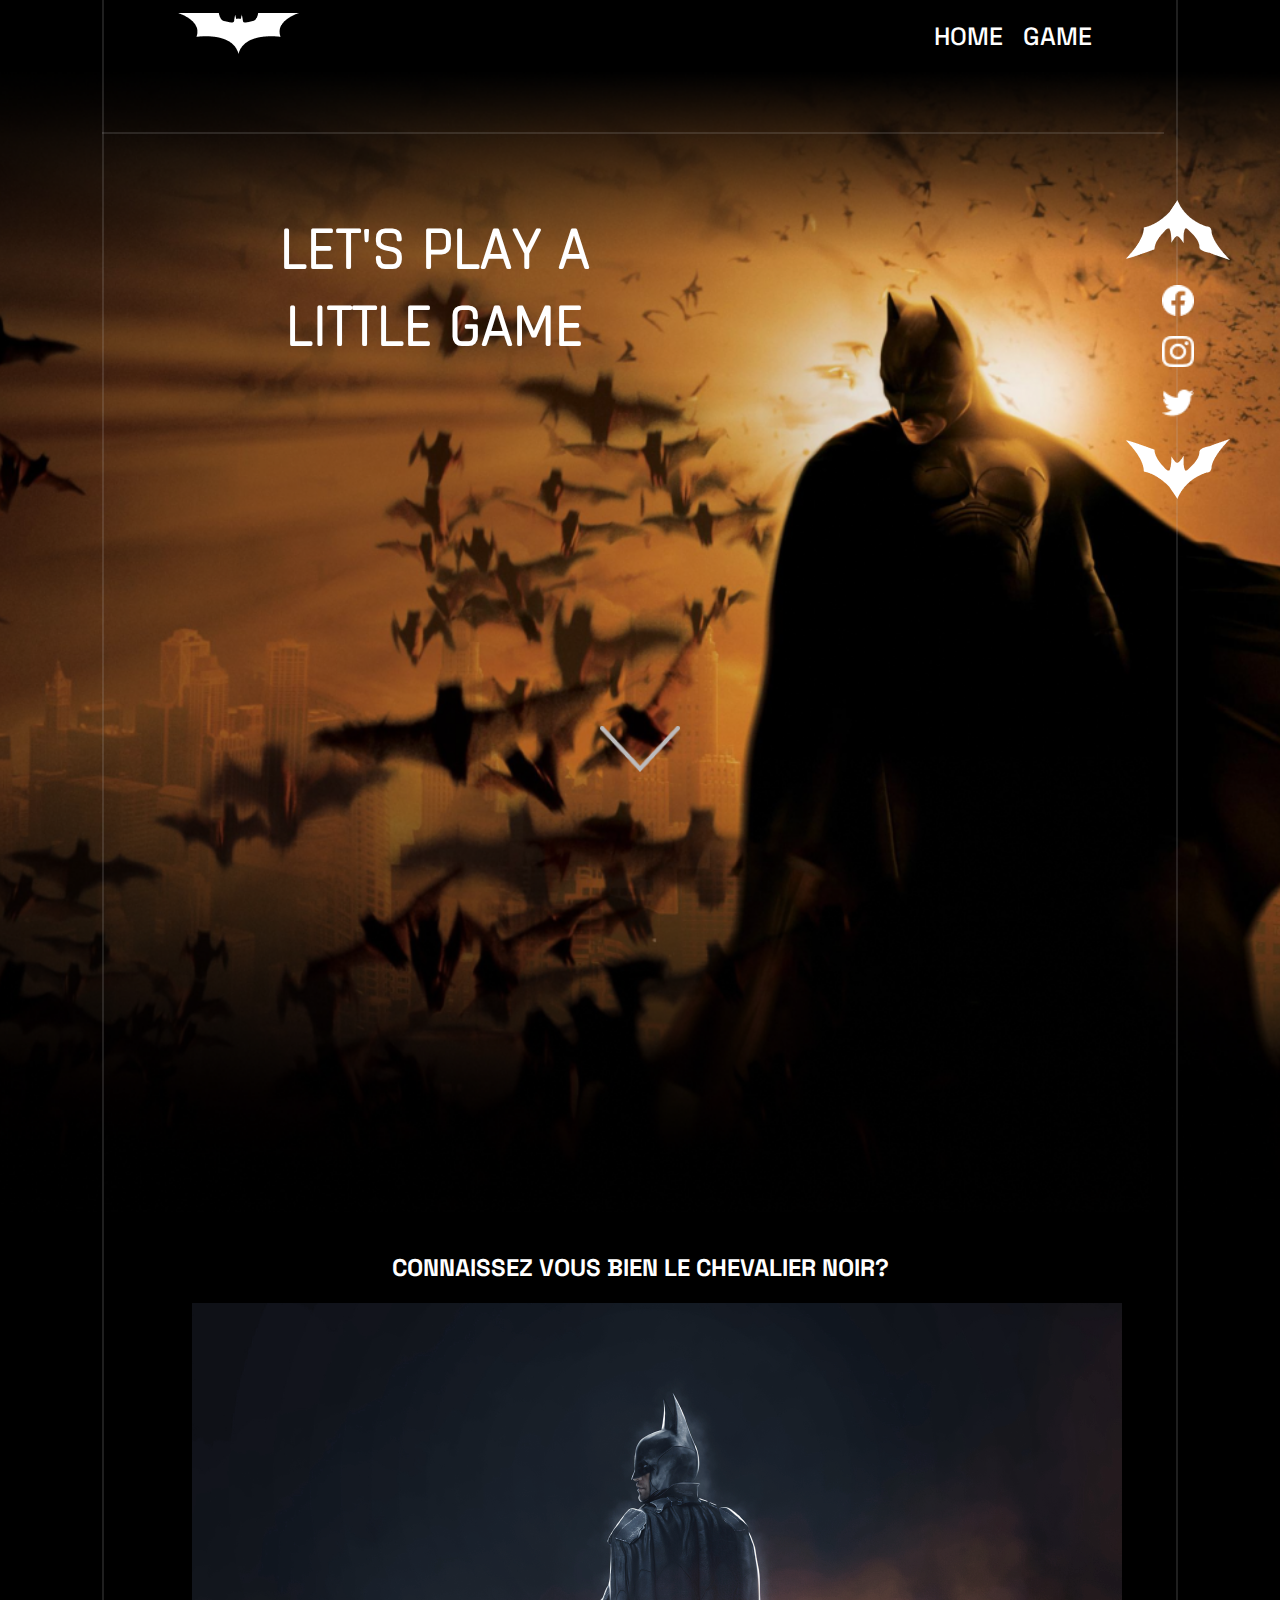
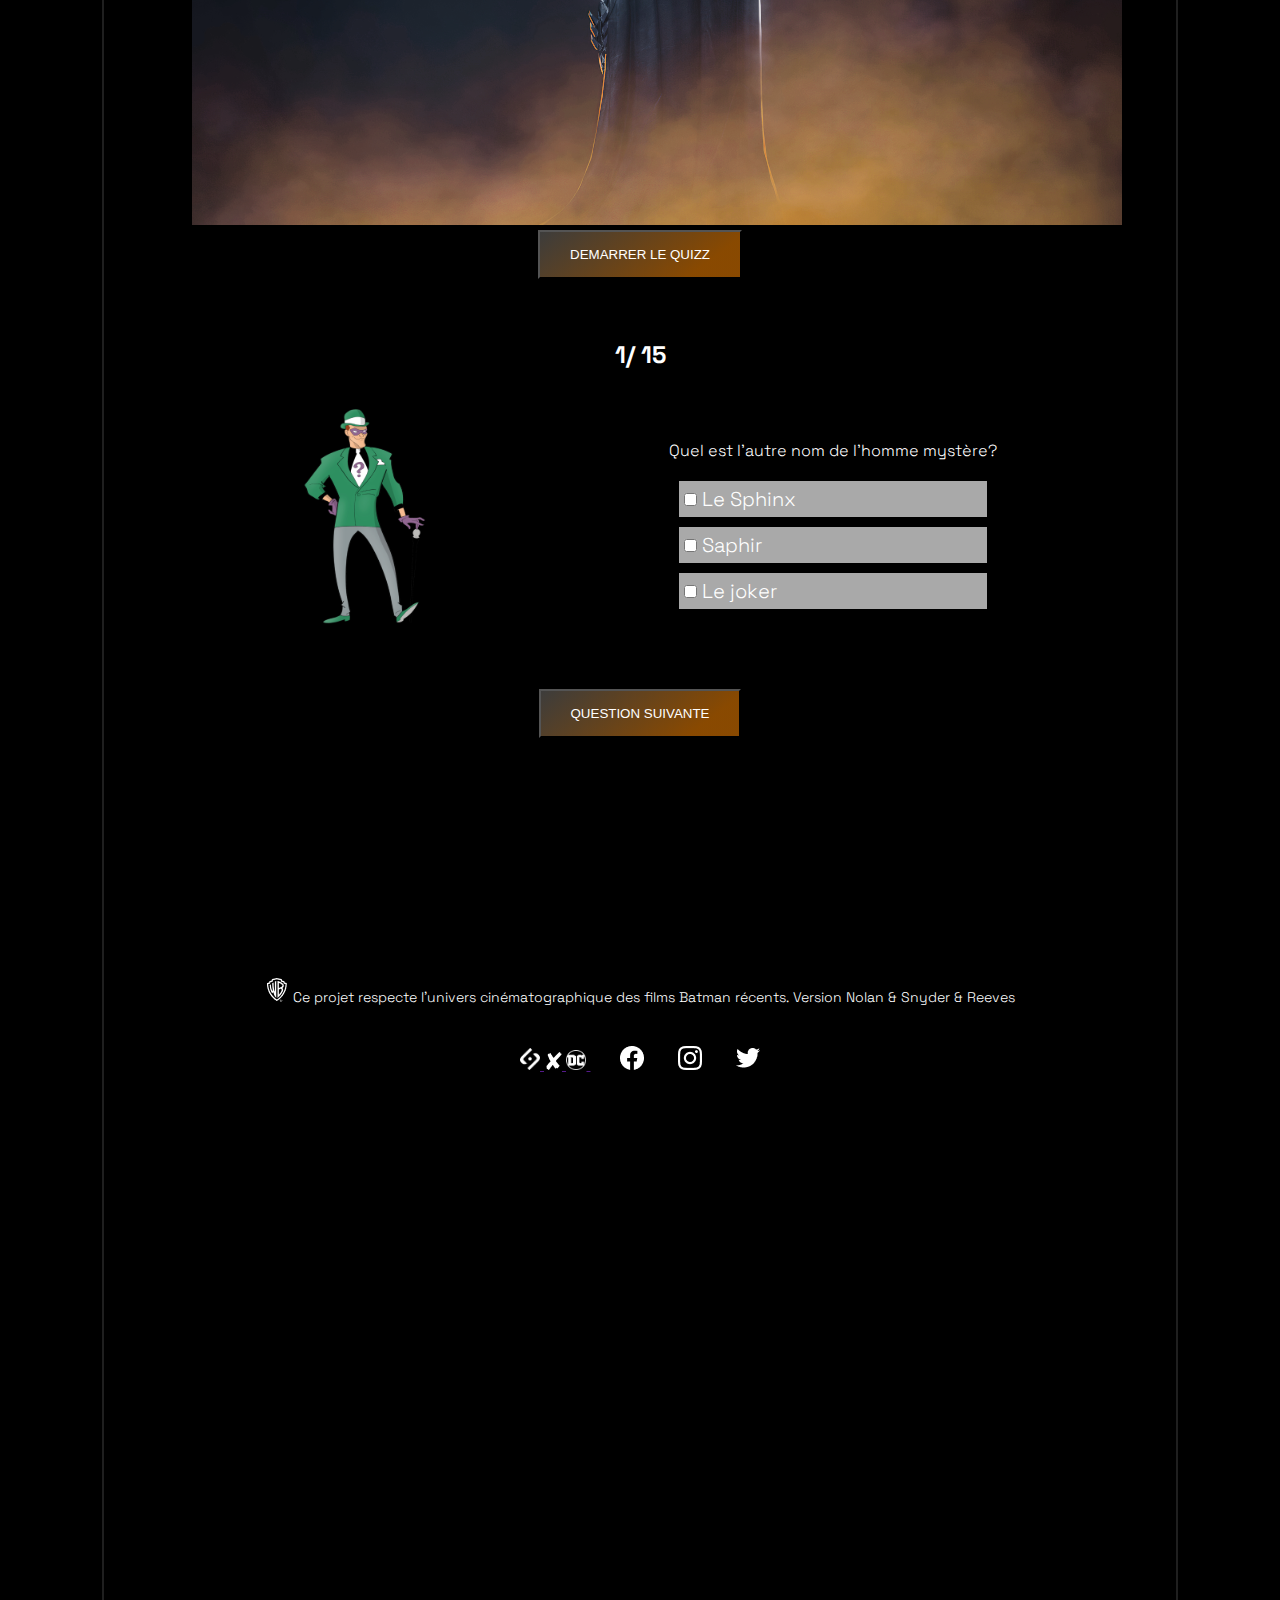
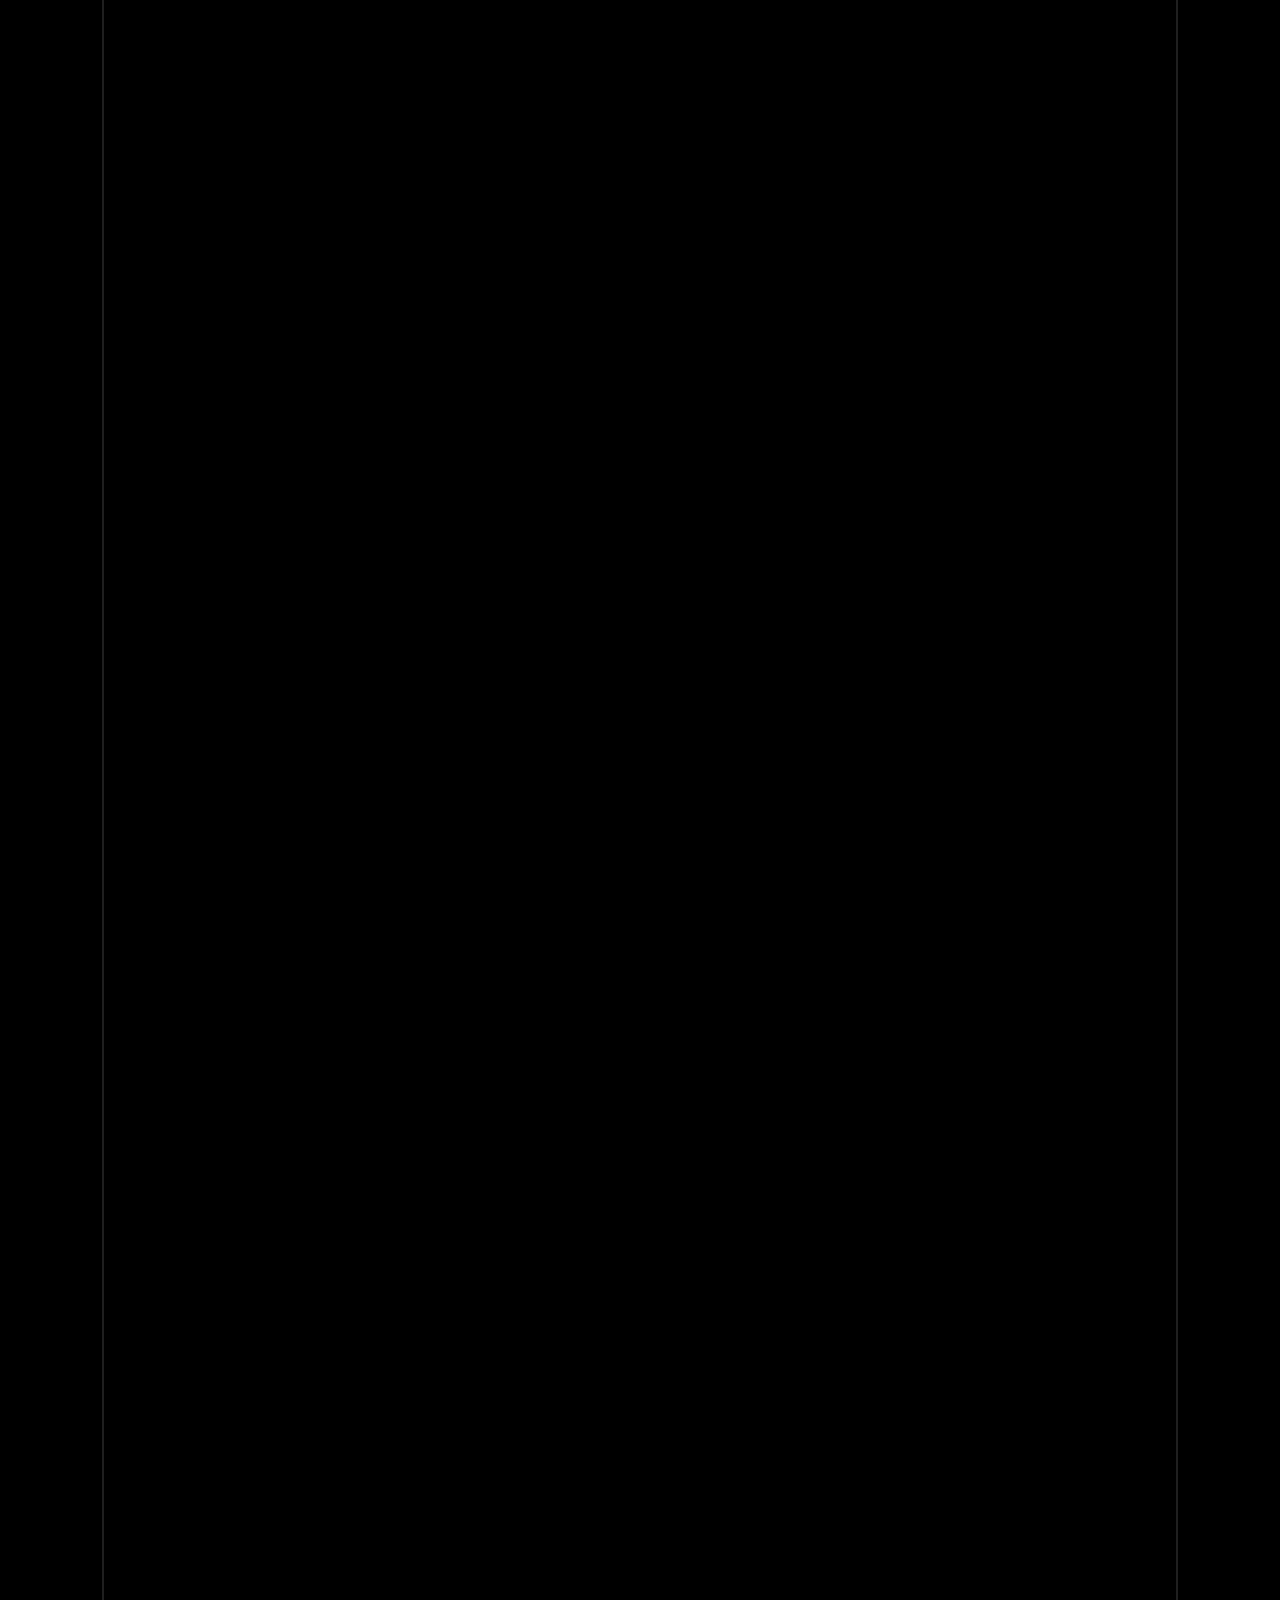
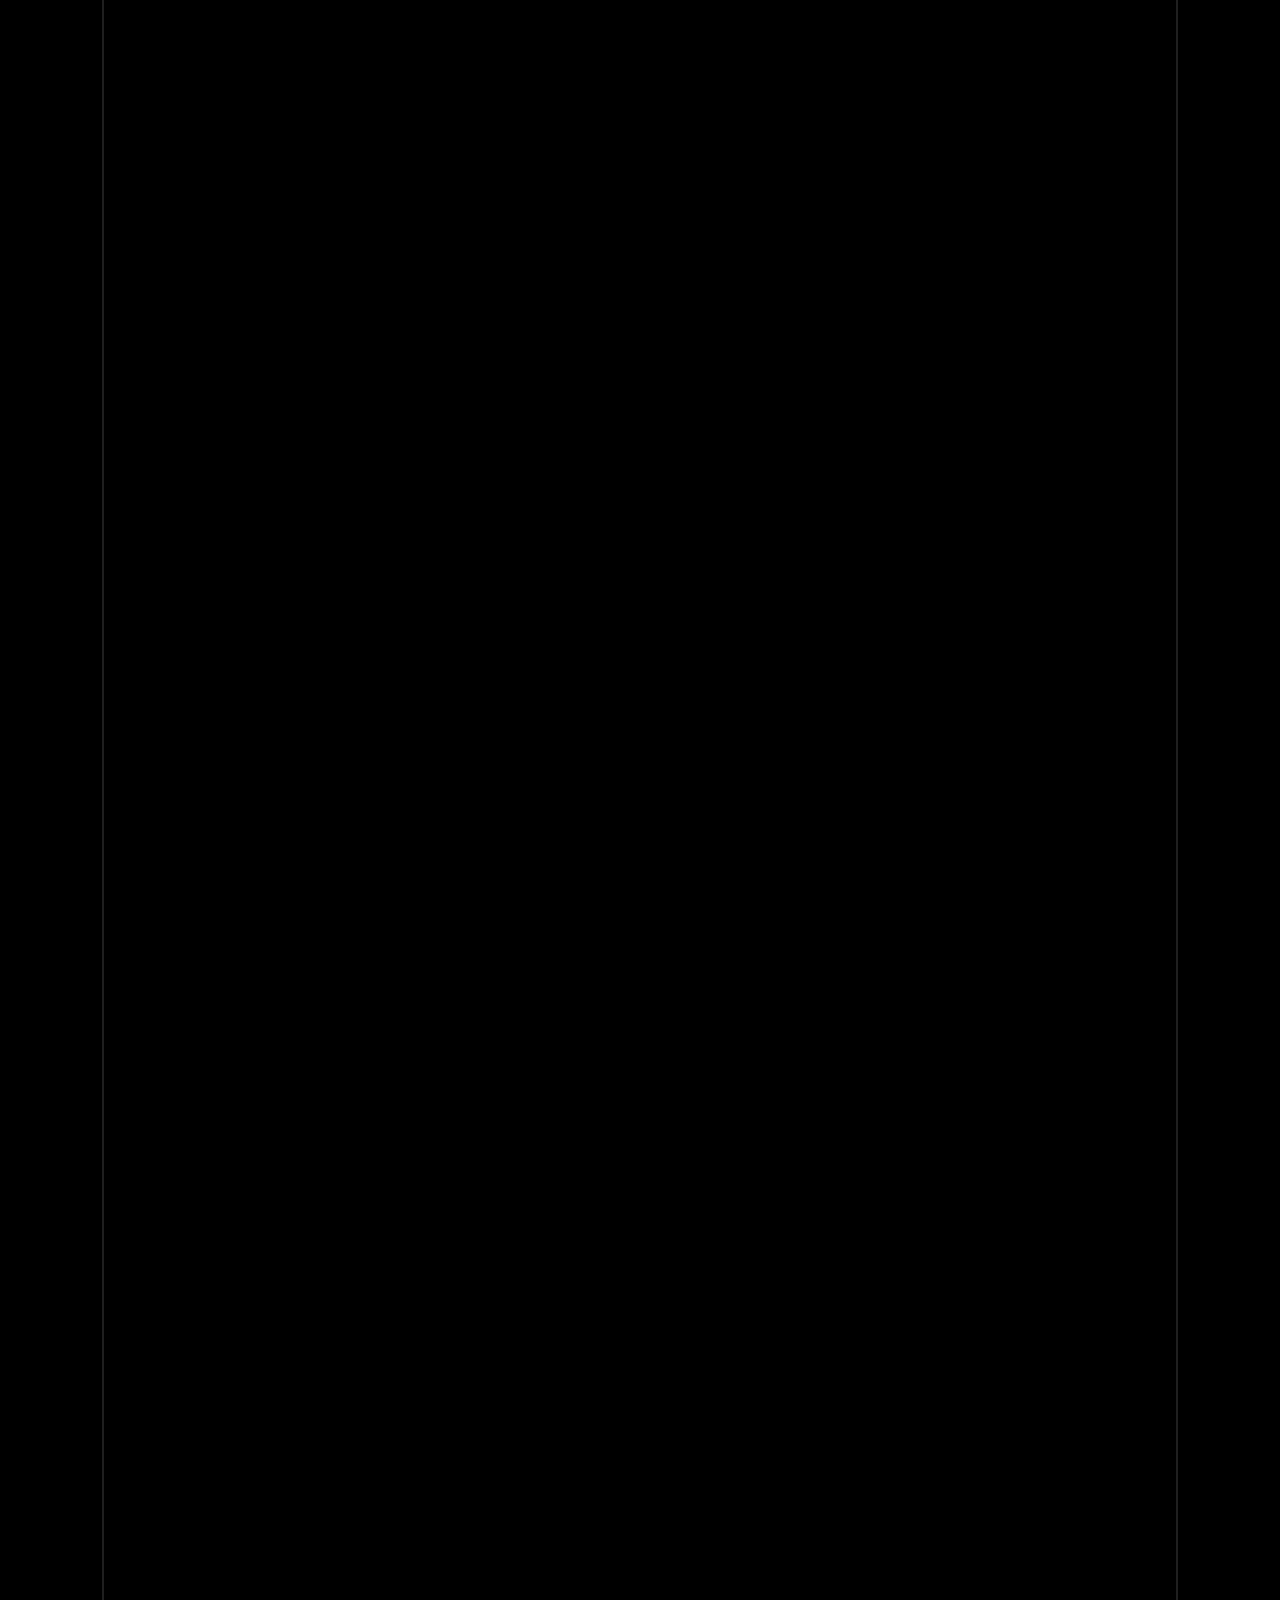
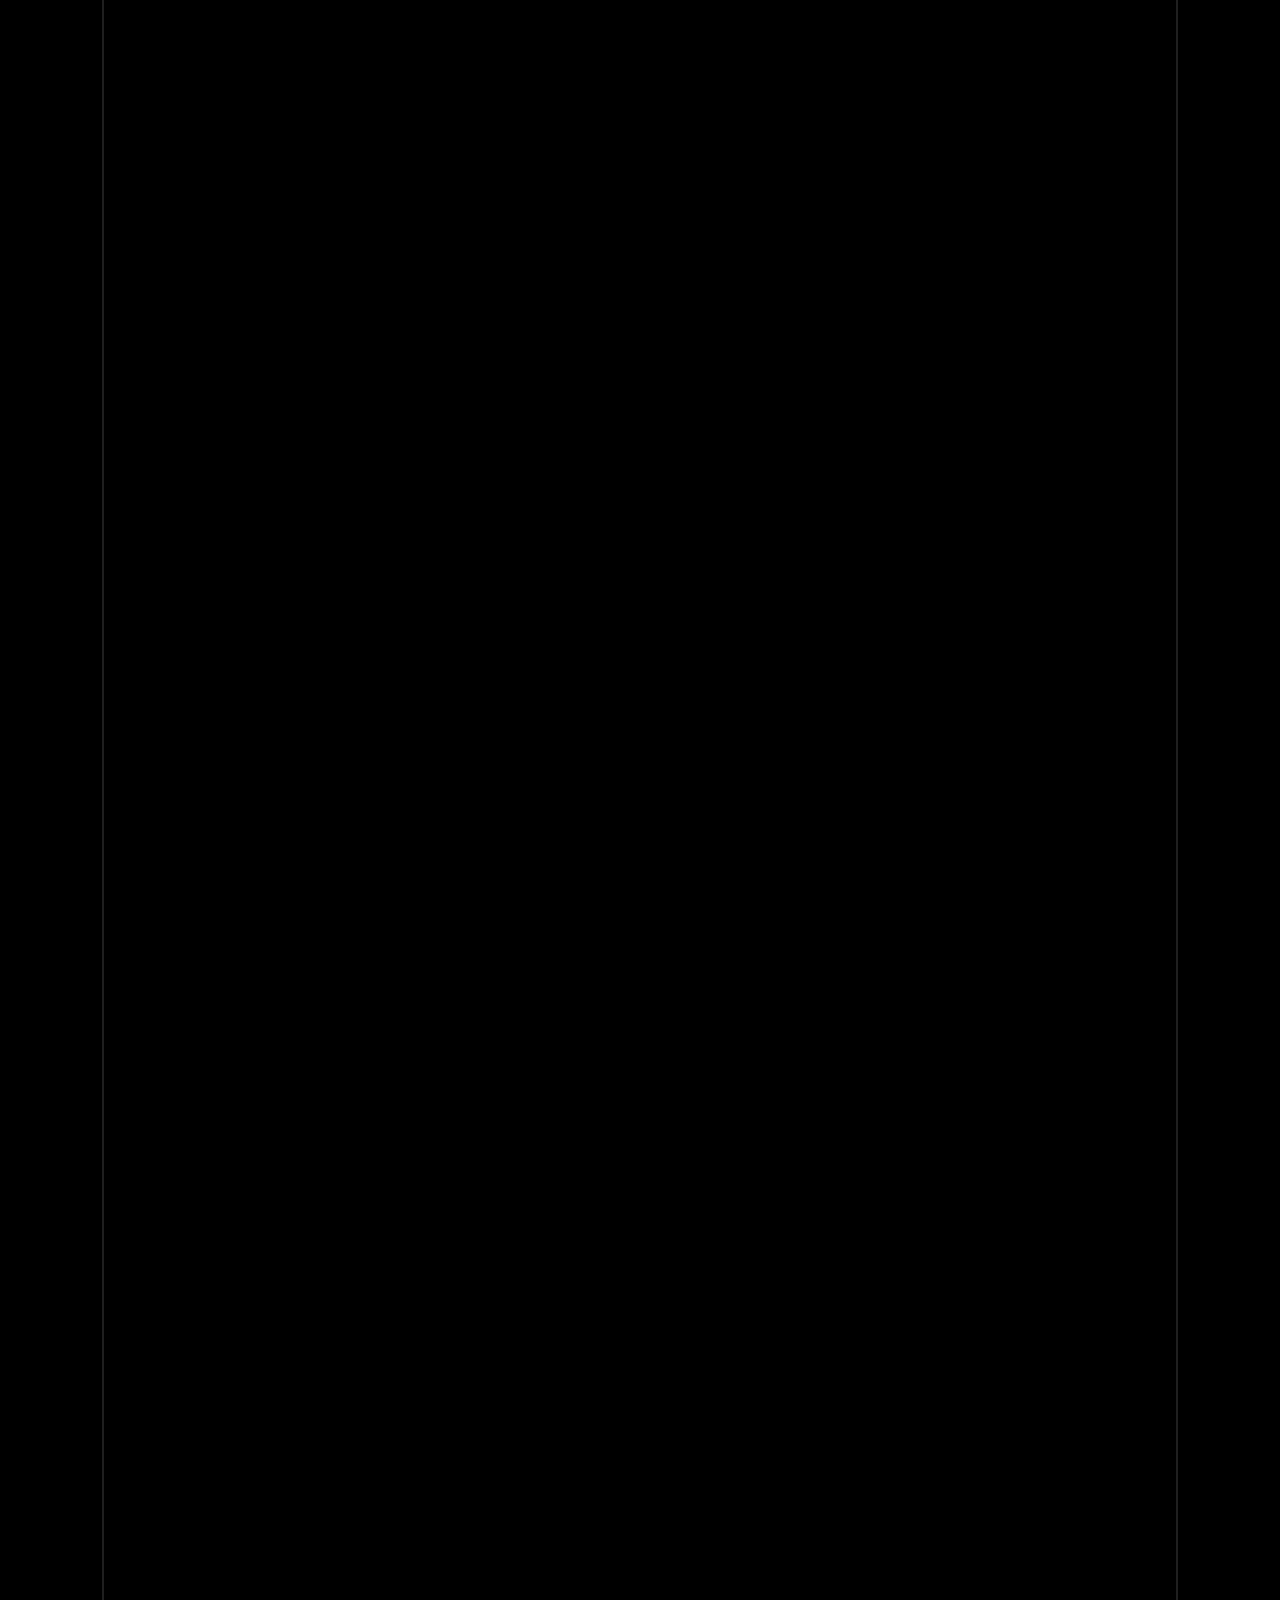
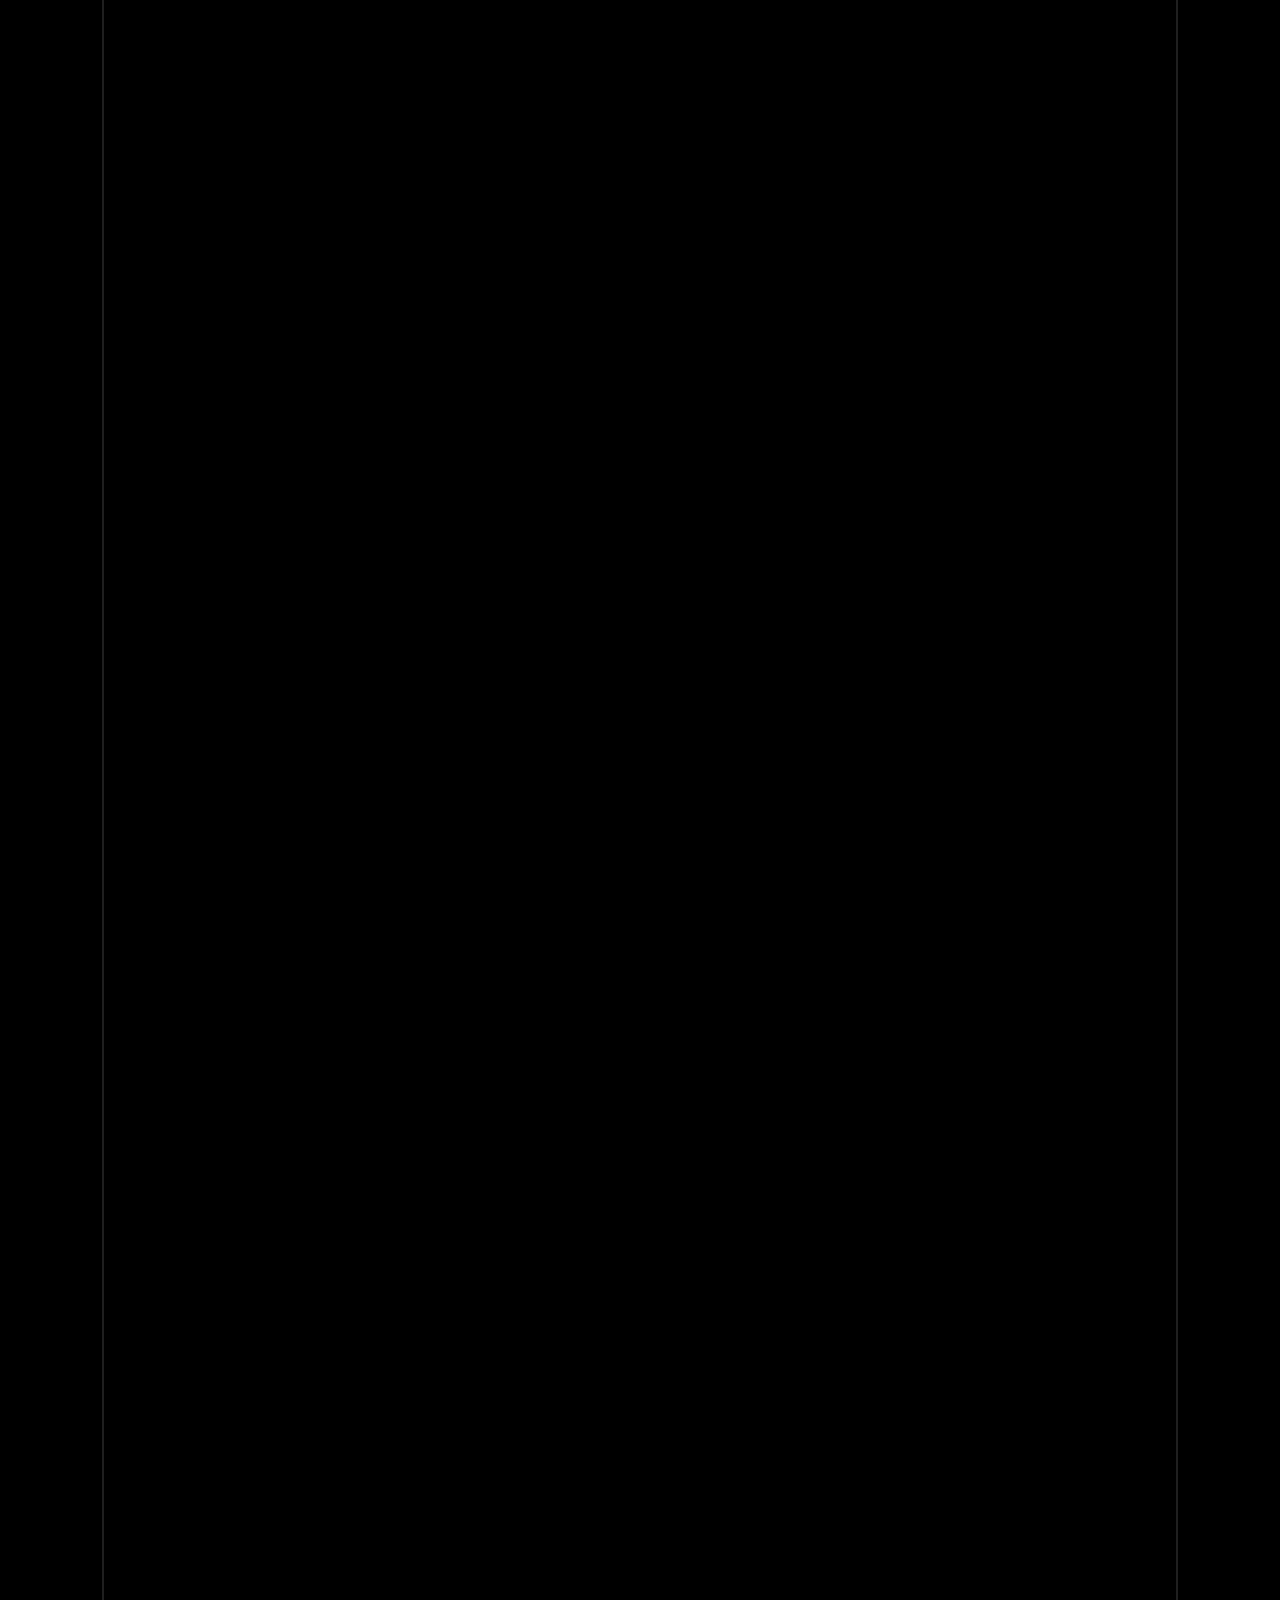
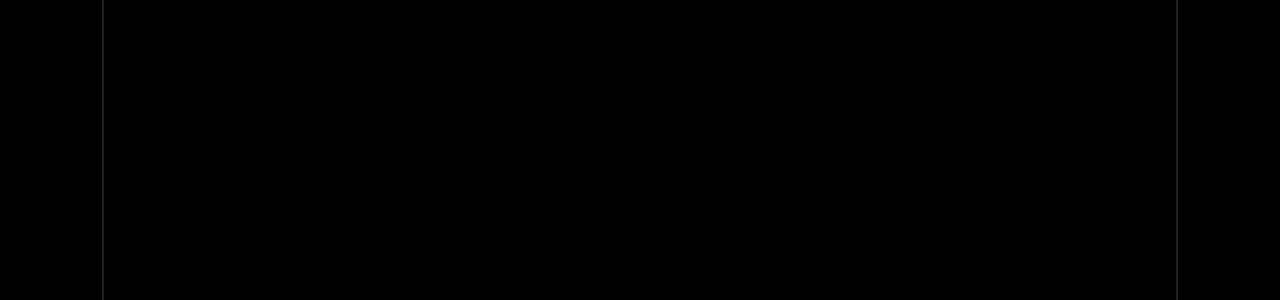
==== game.html @ 1a3923d4 "Permier commit" ====
<!DOCTYPE html>
<html lang="fr">
  <head>
    <meta charset="UTF-8" />
    <meta http-equiv="X-UA-Compatible" content="IE=edge" />
    <meta name="viewport" content="width=device-width, initial-scale=1.0" />
    <title>GAME | PARTIE 2</title>
    <!-- <link rel="stylesheet" href="./assets/css/style.css" /> -->
    <script src="./assets/jquery.js"></script>
    <link
      rel="stylesheet"
      href="https://cdnjs.cloudflare.com/ajax/libs/font-awesome/6.1.1/css/all.min.css"
      integrity="sha512-KfkfwYDsLkIlwQp6LFnl8zNdLGxu9YAA1QvwINks4PhcElQSvqcyVLLD9aMhXd13uQjoXtEKNosOWaZqXgel0g=="
      crossorigin="anonymous"
      referrerpolicy="no-referrer"
    />
    <link rel="stylesheet" href="./assets/styles/main.css" />
  </head>
  <body>
    <!-- Les bars en haut en bas et a gauche -->
    <div class="up-bar"></div>
    <div class="left-bar"></div>
    <div class="right-bar"></div>
    <!-- Voici le Scrollbar icone à coté -->
    <div class="scroll">
      <a href="#header"
        ><img
          class="arrow2 hoveryellow"
          src="./assets/Logos/logo_bat_flèche.png"
          alt="" /></a
      ><img
        class="social hoveryellow"
        src="./assets/Logos/icon_facebook.png"
        alt=""
      />
      <img
        class="social hoveryellow"
        src="./assets/Logos/icon_ig.png"
        alt=""
      /><img
        class="social hoveryellow"
        src="./assets/Logos/icon_tw.png"
        alt=""
      />
      <a href="#contact"
        ><img
          class="arrow2 hoveryellow"
          src="./assets/Logos/logo_bat_flèche_2.png"
          alt=""
      /></a>
    </div>

    <!-- Fin de cette scrollbar -->
    <header id="header">
      <nav class="container">
        <a href="index.html"
          ><img class="brand" src="./assets/Logos/logohome.png" alt=""
        /></a>
        <i class="fas fa-regular fa-2x fa-bars menu-mobile"></i>
        <ul>
          <li><a href="index.html">home</a></li>
          <li><a href="game.html">game</a></li>
        </ul>
      </nav>
    </header>
    <!-- Header en tete -->
    <main>
    <section id="hero_game">
      <div class="container">
        <div class="content">
         
          <h2 class="titre"> Let's play a<br> Little Game</h2>
           
        </div>
        <img
          class="fleche"
          src="./assets/Logos_game/flèche_down_header.png"
          alt="image"
        />
      </div>
    </section>
    <section></section>

    <!-- demarrer la partie quiz -->

    <section>
      <div class="wrapped">
        <div class="btn-game" id="entete">
          <div class="chevalier">
            <h2>Connaissez vous bien le chevalier noir?</h2>
            <img with="100%"src="./assets/Illustrations_game/Batgame_2.png" alt="">
          </div>
          <button id="demarrer">Demarrer le quizz</button>
        </div>

        <div class="questions" id="questions">
          <h2 class="nombredequestions">
            <span id="current-question">1</span>/ <span id="total">15</span>
          </h2>
          <div class="card-quizz">
            <div class="card-image">
              <img src="./assets/Illustrations_game/Batgame_3.png" alt="">
            </div>
            <div class="card-body-quizz">
              <div class="question-quizz">
                Quel est l'autre nom de l'homme mystère?
              </div>
              <div class="choisirreponse">
                <div class="qcm">
                  <input type="checkbox" name="quizz0">
                  <label for="">Le Sphinx</label>
                </div>
                <div class="qcm">
                  <input type="checkbox" name="quizz0">
                  <label for="">Saphir</label>
                </div>
                <div class="qcm">
                  <input type="checkbox" name="quizz0">
                  <label for="">Le joker</label>
                </div>
              </div>
            </div>
          </div>
        </div>

        <!-- bouton question suivant -->
        <div class="btn-game">
          <button id="question-suivante">QUESTION SUIVANTE</button>
        </div>
      </div>

      


    </section>
    </main>

     <!--footer-->
     <footer>
        <div class="container">
          <div class="text-footer">
            <img src="./assets/Logos/icon_WB.png" alt="" />
            Ce projet respecte l’univers cinématographique des films Batman
            récents. Version Nolan & Snyder & Reeves
          </div>
          <div class="social-footer">
            <a href="" class="social-item hoveryellow">
              <img width="2%" src="./assets/Logos/logo_sayna_white.png" alt="" />
              <img src="./assets/Logos/icon_x.png" alt="" />
              <img width="2%" src="./assets/Logos/icon_DC.png" alt="" />
            </a>
            <a href="" class="social-item"
              ><img
                class="hoveryellow"
                src="./assets/Logos/icon_facebook.png"
                alt=""
            /></a>
            <a href="" class="social-item"
              ><img class="hoveryellow" src="./assets/Logos/icon_ig.png" alt=""
            /></a>
            <a href="" class="social-item"
              ><img class="hoveryellow" src="./assets/Logos/icon_tw.png" alt=""
            /></a>
          </div>
        </div>
      </footer>
      <script src="./assets/js/game.js"></script>
      <script src="./assets/js/scroll.js"></script>
    </body>
  </html>
---- assets/css/style.css ----
@font-face {
  font-family: 'rajdhani';
  src: url(../police/Rajdhani-Regular.ttf);
}

@font-face {
  font-family: 'Space grotesk';
  src: url(../police/SpaceGrotesk-VariableFont_wght.ttf);
}

:root {
  --yellow-color: #FFFF00;
  --yellow-light: #f8f184;
  --blue-color: #19587d;
  --red-color:#B11313;
  --black-alt:#0D0E09;
  --color-grad-00:#EDDEBF;
  --color-grad-01:#19587D;
  --color-grad-11:#890008;
  --color-gray:#C4C4C4;
  --black-color: #000000;
  --white-color: #ffff;
  --gradient-white: #EDDEBF67;
  --gradient-red: #89000978;

 

}

/* Réinitialisation des styles par défaut */
* {
  margin: 0;
  padding: 0;
  box-sizing: border-box;
}

/* Styles pour les titres de niveau 1 */
h1 {
  font-family: 'rajdhani';
  font-size: 36px;
  font-weight: 400;
}

h2{
  font-family: 'Space Grotesk';
  text-align: center;
  font-size: 32px;
  margin-bottom: 50px;
  margin-top: 30px;
}

/* Styles pour les boutons */
button {
  font-family: 'rajdhani';
  font-size: 20px;
  font-weight: 400;
}

/* Conteneur principal */
.container {
  width: 80%;
  margin: 0 auto;
}

/*Styles des bordures*/

.up-bar {
  border-top: 4px solid #BCBBBD;
  position: absolute;
  top: 132px;
  width: calc(100% - 208px); /* Largeur ajustée en fonction de l'espace sur les côtés */
  left: 102px;
  opacity: 0.2;
}

.left-bar {
  border-left: 4px solid #BCBBBD;
  position: absolute;
  top: 0;
  left: 102px;
  height: 100%;
  opacity: 0.2;
}

.right-bar {
  border-right: 4px solid #BCBBBD;
  position: absolute;
  top: 0;
  right: 102px;
  height: 100%;
  opacity: 0.2;
}

/* Styles généraux pour le corps de la page */
body {
  background-color: black;
  color: white;
  font-family: 'Space grotesk';
  font-weight: 400;
}

/* Styles pour la navigation */
nav {
  display: flex;
  align-items: center;
  justify-content: space-between;
  padding: 10px 50px;
}

ul {
  list-style: none;
      margin: 0;
  padding: 0;
    display: flex;
}

nav ul a {
  color: var(--white-color);
    padding: 10px;
  font-size: 30px;
  font-weight: 500;
  font-family: 'rajdhani';
}

/*Design au survol de Home*/
ul li a{
  text-decoration: none;
}
ul li a:hover {
  text-decoration: underline;
  font-weight: bold;
}

nav ul a:hover {
  color: var(--yellow-color);
}
.social:hover{
  filter: invert(18%) sepia(82%) saturate(4658%) hue-rotate(355deg)
  brightness(109%) contrast(112%);
}

.hover:hover{
  filter: invert(18%) sepia(82%) saturate(4658%) hue-rotate(355deg)
  brightness(109%) contrast(112%);
}

/* Styles pour la section d'en-tête (Hero) */
#hero {
  background-image: url(../Illustrations/Bathome1.png);
  background-size: cover;
  height: 800px;
  background-position: top center;
  background-repeat: no-repeat;
  background-color: #19587d;
  background-size: cover;
}

.content {
  display: flex;
  justify-content: center;
  flex-direction: column;
  text-align: center;
  width: 60%;
  margin: 0 auto;
  padding-top: 150px;
}

#hero .titre {
  margin: 20px 0;
}

.btn {
  font-family: 'rajdhani';
  font-size: 20px;
  padding: 10px 50px;
  text-decoration: none;
  display: inline-block;
  color: var(--white-color);
  padding: 10px 40px;
  margin-top: 10px;
  margin-right: 10px;
  margin-left: 20px;
  background: linear-gradient(80deg, var(--gradient-white), var(--gradient-red));
  box-shadow: var(--black-color) 15px 15px 90px;
}

.btn:hover {
  background: linear-gradient(315deg, #890008, #eddebf);
}

#hero .fleche {
  display: block;
  margin: 0 auto;
  width: 80px;
  margin-top: 250px;
  cursor:pointer;
}

.scroll {
  display: flex;
  flex-direction: column;
  align-items: center;
  position: fixed;
  right: 50px;
  top: 230px;
}

.scroll .social {
  margin-top: 14px;
}

/* Styles pour la section des personnages de Batman */
/*Au survol d'une image l'agrandit*/
#batman-cinema .batman-personnage div:hover,
#nemesis .nemesis_personnage div:hover,
#alliees .alliees_personnage div:hover {
  transform: scale(1.1);
}
.batman-personnage {
  display: flex;
  justify-content: space-between;
}

.nemesis_personnage {
  display: flex;
  justify-content: space-between;
}

#batman-cinema,
#batman-justice-league {
  margin-top: 40px;
}

#Bathome12 {
  margin-left: 1190px; /* Décalage de 50 pixels vers la droite */
}

.alliees_personnage {
  display: flex;
  justify-content: space-between;
}

.titre {
  text-transform: uppercase;
  font-weight: bold;
  margin: 30px 0;
}

#batman-cinema .description,
#batman-justice-league.description {
  margin-bottom: 40px;
  text-align: justify;
  width: 80%;
}

.personnage-info {
  text-align: center;
}

/* Styles pour la section multimédia */
#multimedia button {
  position: relative;
  top: 155px;
  background-color: transparent;
  border:none;
}

#multimedia button.right{
  left:92%;
}
#multimedia button.left{
  top: 200px; /* Décalage de 50 pixels vers le bas */
}

#multimedia .slider-multimedia {
  display: flex;
  justify-content: space-between;
  width: 60%;
  margin: 40px auto;
}

#multimedia .slider-image {
  width: 100%;
}

#multimedia .slider-content {
  padding: 15px;
  text-align: left;
  background: linear-gradient(160deg, rgba(237, 222, 191, 0.4), rgba(25, 88, 125, 0.4) 60%);
  border-top-right-radius: 20px;
  border-bottom-right-radius: 20px;
}

#multimedia p {
  font-size: 14px;
}

#multimedia .yellow{
  color: var(--yellow-color);
  font-weight: bold;
}

.slider-multimedia {
  display: flex;
}

.slider-image {
  margin-right: 10px; /* Ajustez la valeur de la marge à votre convenance */
}


/* Multimédia et vidéo*/
.image-bande-annonce {
  display: flex;
  justify-content: center;
}
.image-bande-annonce img {
  width: 100%;
}


/* Design de la partie Contact-Formulaire*/
#contact{
  padding: 70px 0;
  background: linear-gradient(143deg,rgba(237, 222, 191, 0.4),rgba(25, 88, 125, 0.4) 80%);
}

.form h2 {
  font-family: 'Space Grotesk';
  text-align: center;
  font-size: 32px;
  margin-bottom: 30px;
}
#contact .form {
  width: 50%;
  margin: auto;
}
.form .title {
  font-size: 18px;
  display: block;
  margin: 20px 0;
}
.form input[type='email'],
.form textarea {
  display: block;
  width: 100%;
  background-color: transparent;
  border-top: none;
  border-left: none;
  border-right: none;
  border-bottom: 1px solid white;
  padding: 10px 0;
  margin-top: 20px;
}
#contact .menu-btn,
#contact .news {
  margin-top: 15px;
  border-bottom: 1px solid white;
}
#contact .icon img {
  transform: rotate(90deg);
  width: 19px;
  margin-left: 55px;
}
::placeholder {
  color: #eddebf;
  font-size: 15px;
}

.form input[type='radio'] {
  opacity: 0;
  position: absolute;
  width: 0;
  height: 0;
}
.btn-group label.btnform {
  cursor: pointer;
  width: 150px;
  border: 2px solid;
  border-image: linear-gradient(45deg,rgba(237, 222, 191, 0.4),rgba(25, 88, 125, 0.4))1;
  font-size: 20px;
  padding: 10px;
  text-align: center;
}

.btn-group label.btnform:hover{
  background: linear-gradient(315deg, #890008, #eddebf);
}
[type='submit'] {
  margin: 35px auto;
  display: block;
  width: 200px;
  border: none;
}

/*je commence ici*/
.menu-btn #dropdownlist {
  width: 100%;
  background: transparent;
  border: none;
  color: white;
  font-size: 16px;
  font-weight: 100;
  margin-top: 15px;
  font-family: "space-grotesk";
}

  #dropdownlist .c-bg {
    background-color: black;
  }

  .btn-group {
    padding: 10px;
    display: flex;
    justify-content: space-around;
  }

/*Design de la partie citation*/
#citations{
  margin:90px;
}

#citations .citation-carte{
  text-align :center;
  width: 50%;
  margin:0 auto; 
}

#citations .citation-auteur{
  padding-top: 30px;
  font-size:14px;
  font-family: 'rajdhani';
}

#citations .guillemet-close{
  float:right;
}

/*Désigne du footer*/
footer{
  margin-top: 162px;
}

footer .text-footer{
  text-align: center;
  font-size : 10px;
}

footer .social-footer{
  text-align: center;
  margin:50px 0;

}

footer .social-item{
  padding:15px;
}

.icon-x{
  margin:40px;
}
---- assets/styles/main.css ----
@font-face {
  font-family: "rajdhani";
  src: url(../police/Rajdhani-Regular.ttf);
}
@font-face {
  font-family: "space-grotesk";
  src: url(../police/SpaceGrotesk-VariableFont_wght.ttf);
}
#hero_game .content .titre, #hero .content .titre {
  font-family: "rajdhani";
  font-weight: 500;
  font-size: 36px;
}

* {
  margin: 0;
  padding: 0;
  box-sizing: border-box;
}

.container {
  width: 80%;
  margin: 0 auto;
}

body {
  background-color: #000;
  font-family: "space-grotesk", sans-serif;
  color: white;
  font-weight: 300;
}

p {
  font-size: 20px;
  margin: 10px 0;
}

.btn {
  font-family: "rajdhani";
  font-size: 20px;
  color: white;
  padding: 10px 50px;
  text-decoration: none;
  display: inline-block;
  background: linear-gradient(70deg, rgba(237, 222, 191, 0.4) 40%, rgba(137, 0, 8, 0.4) 60%);
  box-shadow: black 5px 5px 60px;
  margin-left: 20px;
}
.btn:hover {
  background: linear-gradient(80deg, rgb(237, 222, 191) 40%, rgb(137, 0, 8) 60%);
  text-shadow: 2px 2px 3px black;
}

.brand:hover,
.hoveryellow:hover {
  filter: invert(18%) sepia(82%) saturate(4658%) hue-rotate(355deg) brightness(109%) contrast(112%);
}

nav {
  padding: 10px 50px;
  display: flex;
  align-items: center;
  justify-content: space-between;
}
nav ul {
  list-style-type: none;
  margin: 0;
  padding: 0;
  display: flex;
}
nav ul a {
  display: block;
  padding: 10px;
  text-decoration: none;
  text-transform: uppercase;
  font-weight: 500;
  font-size: 25px;
  color: #fff;
}
nav ul a:hover {
  color: #ffff00;
}
nav .menu-mobile {
  opacity: 0;
}

footer {
  margin-top: 200px;
}
footer .text-footer {
  text-align: center;
  font-size: 14px;
}
footer .social-footer {
  text-align: center;
  margin-top: 40px;
}
footer .social-footer .social-item {
  padding: 15px;
}

#hero {
  background-position: top center;
  background-image: url(../Illustrations/Bathome1.png);
  background-size: cover;
  background-repeat: no-repeat;
  height: calc(130vh - 30px);
}
@-webkit-keyframes fadeInRight {
  0% {
    opacity: 0;
    transform: translateX(-1000px) scale(0.1);
  }
  100% {
    opacity: 1;
    transform: translateY(0) scale(1);
  }
}
@keyframes fadeInRight {
  0% {
    opacity: 0;
    transform: translateX(-1000px) scale(0.1);
  }
  100% {
    opacity: 1;
    transform: translateY(0) scale(1);
  }
}
#hero .content {
  -webkit-animation: fadeInRight 1500ms ease-in-out;
          animation: fadeInRight 1500ms ease-in-out;
  display: flex;
  flex-direction: column;
  justify-content: center;
  text-align: center;
  width: 60%;
  margin: 0 auto;
  padding-top: 140px;
}
#hero .content .titre {
  margin-bottom: 40px;
}
#hero .fleche {
  display: block;
  margin: 0 auto;
  width: 80px;
  margin-top: 20rem;
}

#batman-cinema,
#batman-nemesis,
#batman-allies,
#batman-justice-league {
  margin-top: 40px;
}
#batman-cinema .batman-personnage,
#batman-nemesis .batman-personnage,
#batman-allies .batman-personnage,
#batman-justice-league .batman-personnage {
  display: flex;
  justify-content: space-between;
}
#batman-cinema .batman-personnage div:hover,
#batman-nemesis .batman-personnage div:hover,
#batman-allies .batman-personnage div:hover,
#batman-justice-league .batman-personnage div:hover {
  transform: scale(1.1);
}
#batman-cinema .batman-personnage .personnage-info,
#batman-nemesis .batman-personnage .personnage-info,
#batman-allies .batman-personnage .personnage-info,
#batman-justice-league .batman-personnage .personnage-info {
  text-align: center;
  margin-bottom: 4rem;
}
#batman-cinema .titre,
#batman-nemesis .titre,
#batman-allies .titre,
#batman-justice-league .titre {
  text-transform: uppercase;
  font-weight: bold;
  margin: 30px 0;
}
#batman-cinema .description,
#batman-nemesis .description,
#batman-allies .description,
#batman-justice-league .description {
  margin-bottom: 40px;
  text-align: justify;
  width: 85%;
  line-height: 22px;
  font-size: 1.1rem;
}

#batman-nemesis .nemesishead {
  display: flex;
  align-items: center;
}
#batman-nemesis .nemesishead img {
  width: 20%;
}

#multimedia button {
  position: relative;
  top: 150px;
  background-color: transparent;
  border: none;
  cursor: pointer;
}
#multimedia button.right {
  left: 92%;
}
#multimedia .slider-multimedia {
  display: flex;
  justify-content: space-between;
  width: 60%;
  margin: 40px auto;
}
#multimedia .slider-multimedia .slider-image {
  width: 100%;
}
#multimedia .slider-content {
  padding: 15px;
  background: linear-gradient(160deg, rgba(237, 222, 191, 0.4), rgba(25, 88, 125, 0.4) 60%);
  border-top-right-radius: 20px;
  border-bottom-right-radius: 20px;
}
#multimedia .slider-content p {
  font-size: 14px;
}
#multimedia .slider-content .yellow {
  color: #ffff00;
  margin-left: 10px;
}

#contact {
  padding: 60px 0;
  background: linear-gradient(143deg, rgba(237, 222, 191, 0.4), rgba(25, 88, 125, 0.4) 80%);
}
#contact #invalid {
  font-style: italic;
}
#contact .form {
  width: 50%;
  margin: auto;
}
#contact .form h2 {
  font-family: "space-grotesk";
  text-align: center;
  font-size: 2.3rem;
  margin-bottom: 30px;
  letter-spacing: 4px;
}
#contact .form .title {
  font-size: 18px;
  display: block;
  margin: 20px 0;
}
#contact .form input[type=email],
#contact .form textarea {
  display: block;
  width: 100%;
  background-color: transparent;
  border-top: none;
  border-left: none;
  border-right: none;
  border-bottom: 1px solid #fff;
  padding: 10px 0;
  margin-top: 20px;
  outline: none;
  color: #fff;
}
#contact .form .menu-btn,
#contact .form .news {
  margin-top: 15px;
  border-bottom: 1px solid #fff;
}
#contact .form .menu-btn #dropdownlist {
  width: 100%;
  background: transparent;
  border: none;
  color: white;
  font-size: 16px;
  font-weight: 100;
  margin-top: 15px;
  font-family: "space-grotesk";
}
#contact .form .menu-btn #dropdownlist .c-bg {
  background-color: black;
}
#contact .form .icon img {
  transform: rotate(90deg);
  width: 19px;
  margin-left: 55px;
}
#contact .form .btn-group {
  padding: 10px;
  display: flex;
  justify-content: space-around;
}
#contact .form .btn-group label.btnform {
  width: 150px;
  border: 2px solid;
  -o-border-image: linear-gradient(45deg, rgba(237, 222, 191, 0.4), rgba(25, 88, 125, 0.4)) 1;
     border-image: linear-gradient(45deg, rgba(237, 222, 191, 0.4), rgba(25, 88, 125, 0.4)) 1;
  font-size: 20px;
  padding: 10px;
  margin-top: 15px;
  text-align: center;
  cursor: pointer;
}
#contact .form .btn-group label.btnform:hover {
  background-color: #19587d;
}
#contact .form input[type=radio] {
  opacity: 0;
  position: absolute;
  width: 0;
  height: 0;
}
#contact .form [type=submit] {
  margin: 35px auto;
  display: block;
  width: 200px;
  border: none;
}
#contact .form ::-moz-placeholder {
  color: #eddebf;
  font-size: 15px;
}
#contact .form :-ms-input-placeholder {
  color: #eddebf;
  font-size: 15px;
}
#contact .form ::placeholder {
  color: #eddebf;
  font-size: 15px;
}

#citations {
  margin: 90px;
}
#citations .citation-carte {
  text-align: center;
  width: 50%;
  margin: 30px auto;
}
#citations .citation-carte .carte-auteur {
  padding: 40px;
  color: #c4c4c4;
  font-family: "radjhani";
  font-size: 18px;
}
#citations .guillemet-close {
  float: right;
}

#hero_game {
  background-position: top center;
  background-image: url(../Illustrations_game/Batgame_1.png);
  background-size: cover;
  background-repeat: no-repeat;
  height: calc(130vh - 30px);
}
#hero_game .content {
  display: flex;
  flex-direction: column;
  justify-content: center;
  text-align: center;
  width: 60%;
  padding-top: 140px;
}
#hero_game .content .titre {
  margin-bottom: 40px;
  font-weight: bold;
  font-size: 60px;
  text-transform: uppercase;
}
#hero_game .fleche {
  display: block;
  margin: 0 auto;
  width: 80px;
  margin-top: 20rem;
}

.wrapped {
  width: 70%;
  margin: 0 auto;
  text-align: center;
}
.wrapped h2 {
  text-transform: uppercase;
  margin-bottom: 20px;
}
.wrapped .questions .nombredequestions {
  margin: 20px 0;
}
.wrapped .questions .card-quizz {
  display: flex;
  justify-content: space-around;
  align-items: center;
  text-align: left;
}
.wrapped .questions .card-quizz .card-image img {
  width: 80%;
}
.wrapped .questions .card-quizz .question-quizz {
  margin: 20px 0;
}
.wrapped .questions .card-quizz .qcm {
  background-color: darkgray;
  margin: 10px;
  padding: 5px;
  font-size: 20px;
}
.wrapped .btn-game {
  padding: 40px 0;
}
.wrapped .btn-game button {
  background: linear-gradient(143deg, rgba(121, 120, 118, 0.5), rgba(228, 122, 1, 0.6) 80%);
  padding: 15px 30px;
  color: white;
  text-transform: uppercase;
  cursor: pointer;
}
.wrapped .btn-game button:hover {
  background: linear-gradient(143deg, rgb(121, 120, 118), rgb(167, 89, 0) 80%);
}

.scroll {
  display: flex;
  flex-direction: column;
  align-items: center;
  position: fixed;
  right: 50px;
  top: 180px;
}
.scroll img {
  margin-top: 20px;
}
.scroll .social {
  width: 30%;
}

/*LES LIGNES*/
.up-bar {
  position: absolute;
  left: 102px;
  top: 132px;
  width: calc(100vw - 218px);
  border-top: 2px solid rgba(188, 187, 189, 0.1647058824);
}

.left-bar,
.right-bar {
  position: absolute;
  border-left: 2px solid rgba(188, 187, 189, 0.1647058824);
  height: 1100vh;
}

.left-bar {
  left: 102px;
}

.right-bar {
  right: 102px;
}

.popupbox {
  background: linear-gradient(143deg, rgb(237, 222, 191), rgb(25, 88, 125) 80%);
  width: 50%;
  margin: auto;
  text-align: center;
  position: absolute;
  top: 250px;
  left: 300px;
  display: none;
}
.popupbox .inside {
  padding: 50px;
  margin: 30px;
  background-color: #19587d;
  border-radius: 20px;
  box-shadow: 2px 2px 40px black;
}
.popupbox .inside .h1 {
  text-transform: uppercase;
}/*# sourceMappingURL=main.css.map */
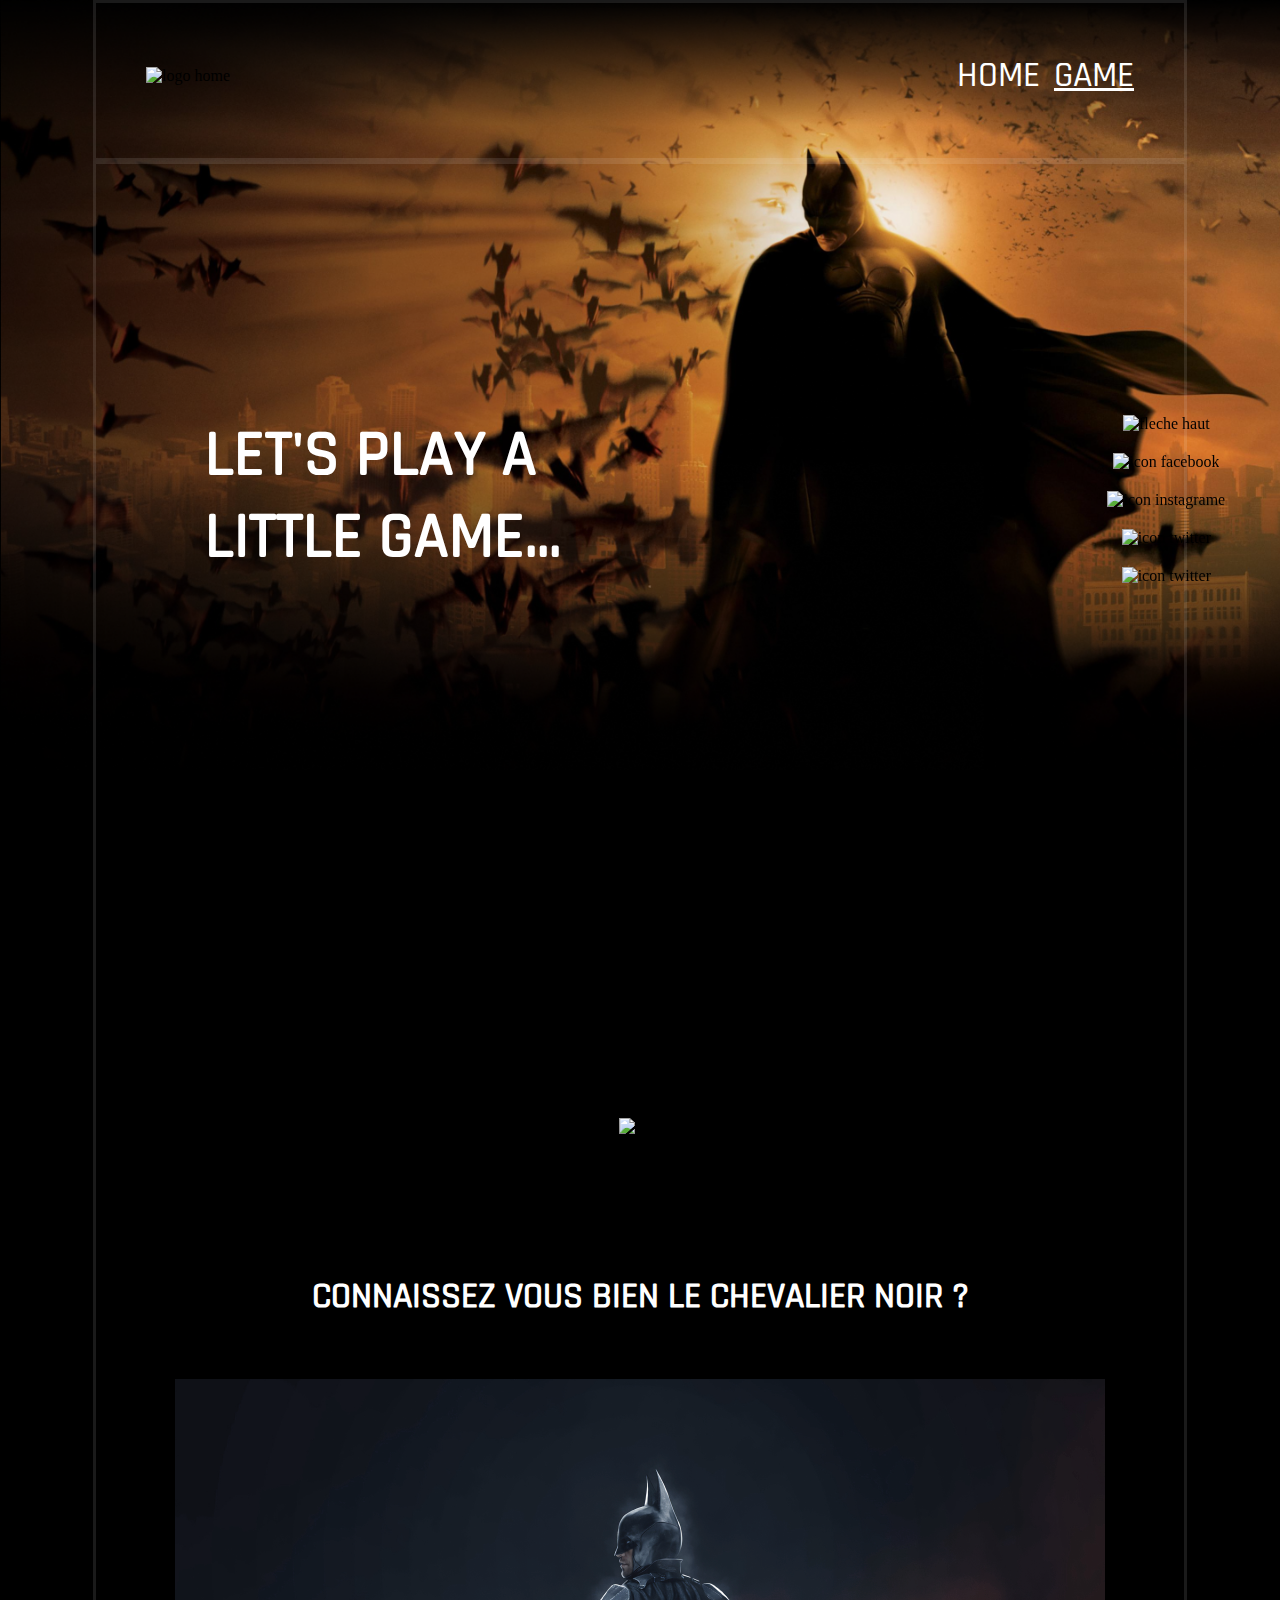
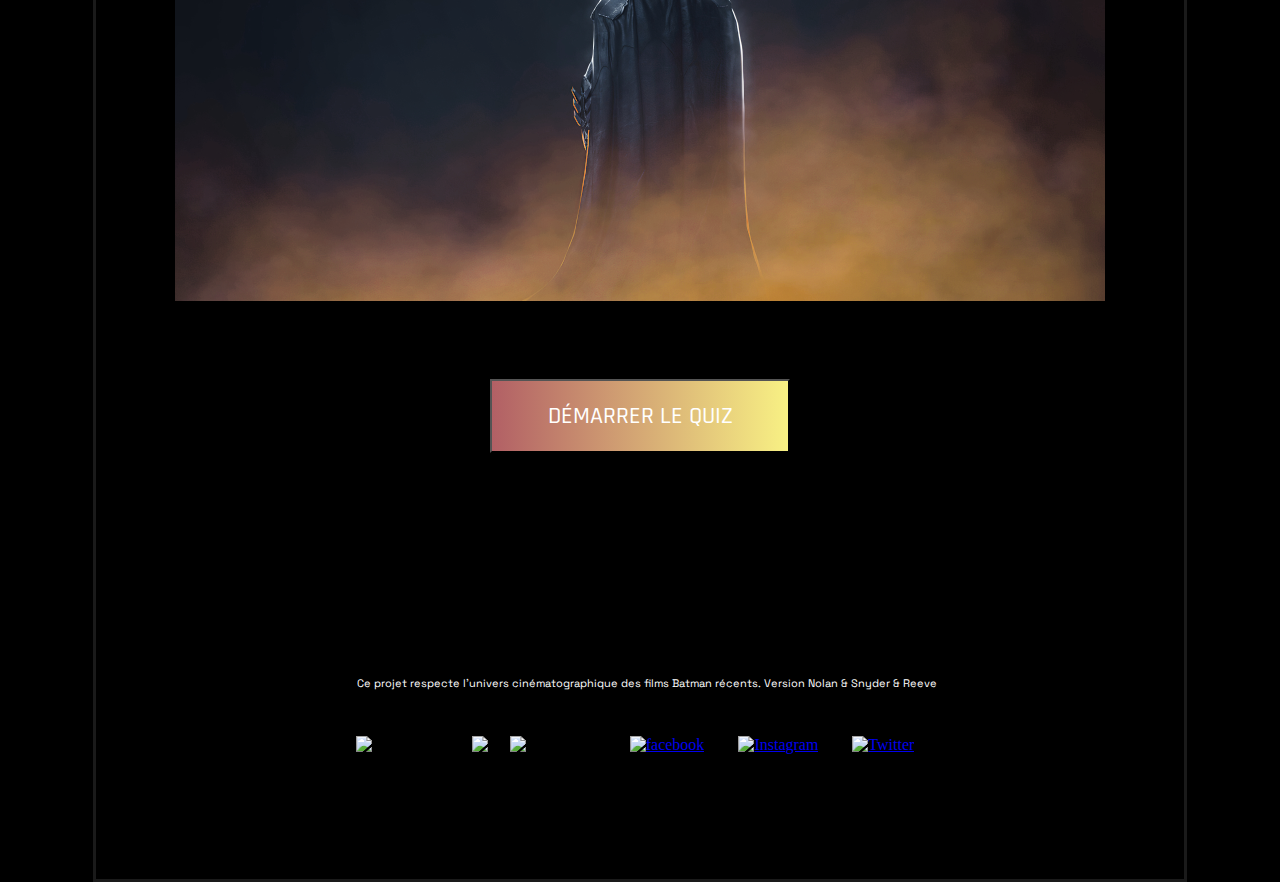
==== commit db213b4c: "correction du projet" ====
--- a/game.html
+++ b/game.html
@@ -1,170 +1,161 @@
 <!DOCTYPE html>
 <html lang="fr">
-  <head>
-    <meta charset="UTF-8" />
-    <meta http-equiv="X-UA-Compatible" content="IE=edge" />
-    <meta name="viewport" content="width=device-width, initial-scale=1.0" />
-    <title>GAME | PARTIE 2</title>
-    <!-- <link rel="stylesheet" href="./assets/css/style.css" /> -->
-    <script src="./assets/jquery.js"></script>
-    <link
-      rel="stylesheet"
-      href="https://cdnjs.cloudflare.com/ajax/libs/font-awesome/6.1.1/css/all.min.css"
-      integrity="sha512-KfkfwYDsLkIlwQp6LFnl8zNdLGxu9YAA1QvwINks4PhcElQSvqcyVLLD9aMhXd13uQjoXtEKNosOWaZqXgel0g=="
-      crossorigin="anonymous"
-      referrerpolicy="no-referrer"
-    />
-    <link rel="stylesheet" href="./assets/styles/main.css" />
-  </head>
-  <body>
-    <!-- Les bars en haut en bas et a gauche -->
-    <div class="up-bar"></div>
-    <div class="left-bar"></div>
-    <div class="right-bar"></div>
-    <!-- Voici le Scrollbar icone à coté -->
-    <div class="scroll">
-      <a href="#header"
-        ><img
-          class="arrow2 hoveryellow"
-          src="./assets/Logos/logo_bat_flèche.png"
-          alt="" /></a
-      ><img
-        class="social hoveryellow"
-        src="./assets/Logos/icon_facebook.png"
-        alt=""
-      />
-      <img
-        class="social hoveryellow"
-        src="./assets/Logos/icon_ig.png"
-        alt=""
-      /><img
-        class="social hoveryellow"
-        src="./assets/Logos/icon_tw.png"
-        alt=""
-      />
-      <a href="#contact"
-        ><img
-          class="arrow2 hoveryellow"
-          src="./assets/Logos/logo_bat_flèche_2.png"
-          alt=""
-      /></a>
-    </div>
 
-    <!-- Fin de cette scrollbar -->
+<head>
+    <meta charset="UTF-8">
+    <meta http-equiv="X-UA-Compatible" content="IE=edge">
+    <meta name="viewport" content="width=device-width, initial-scale=1.0">
+    <meta name="title" content="Formation avec SAYNA et Orange Digital Center 2">
+    <meta name="description" content="Projet fil rouge partie BATMAN PART 2 | GAME">
+    <meta name="author" content="Michael RAZAKAMAHEFA">
+    <title>PROJET BATMAN partie 2 | HOME</title>
+    <link rel="stylesheet" href="./ressources/styles/game.css">
+    <!--<script src="https://code.jquery.com/jquery-3.6.0.js" integrity="sha256-H+K7U5CnXl1h5ywQfKtSj8PCmoN9aaq30gDh27Xc0jk=" crossorigin="anonymous"></script>-->
+    <script src="./ressources/scripts/jquery-3.6.0.js"></script>
+</head>
+
+<body>
+    <!-- ENTÊTE DE LA PAGE -->
     <header id="header">
-      <nav class="container">
-        <a href="index.html"
-          ><img class="brand" src="./assets/Logos/logohome.png" alt=""
-        /></a>
-        <i class="fas fa-regular fa-2x fa-bars menu-mobile"></i>
-        <ul>
-          <li><a href="index.html">home</a></li>
-          <li><a href="game.html">game</a></li>
-        </ul>
-      </nav>
+        <div class="container">
+            <div class="header">
+                <img src="ressources/Assets/Logos/logohome.png" alt="logo home" class="yellow-hover">
+                <div class="menu">
+                    <a class="Accueil yellow-hover" href="index.html">HOME</a>
+                    <a class="Accueil active yellow-hover" href="game.html">GAME</a>
+                </div>
+            </div>
+        </div>
     </header>
-    <!-- Header en tete -->
-    <main>
-    <section id="hero_game">
-      <div class="container">
-        <div class="content">
-         
-          <h2 class="titre"> Let's play a<br> Little Game</h2>
-           
-        </div>
-        <img
-          class="fleche"
-          src="./assets/Logos_game/flèche_down_header.png"
-          alt="image"
-        />
-      </div>
-    </section>
-    <section></section>
+    <!-- FIN ENÊTE -->
 
-    <!-- demarrer la partie quiz -->
-
-    <section>
-      <div class="wrapped">
-        <div class="btn-game" id="entete">
-          <div class="chevalier">
-            <h2>Connaissez vous bien le chevalier noir?</h2>
-            <img with="100%"src="./assets/Illustrations_game/Batgame_2.png" alt="">
-          </div>
-          <button id="demarrer">Demarrer le quizz</button>
-        </div>
-
-        <div class="questions" id="questions">
-          <h2 class="nombredequestions">
-            <span id="current-question">1</span>/ <span id="total">15</span>
-          </h2>
-          <div class="card-quizz">
-            <div class="card-image">
-              <img src="./assets/Illustrations_game/Batgame_3.png" alt="">
-            </div>
-            <div class="card-body-quizz">
-              <div class="question-quizz">
-                Quel est l'autre nom de l'homme mystère?
-              </div>
-              <div class="choisirreponse">
-                <div class="qcm">
-                  <input type="checkbox" name="quizz0">
-                  <label for="">Le Sphinx</label>
-                </div>
-                <div class="qcm">
-                  <input type="checkbox" name="quizz0">
-                  <label for="">Saphir</label>
-                </div>
-                <div class="qcm">
-                  <input type="checkbox" name="quizz0">
-                  <label for="">Le joker</label>
-                </div>
-              </div>
-            </div>
-          </div>
-        </div>
-
-        <!-- bouton question suivant -->
-        <div class="btn-game">
-          <button id="question-suivante">QUESTION SUIVANTE</button>
-        </div>
-      </div>
-
-      
+    <!--
+     ######################### [NOTE] ###########################
+    # L'effet canvas (une fois activé) etendu sur tout l'ecran #
+    # désactive tout effet sur le page (DOM)                   #
+    # aucune action n'est plus poss                            #
+    ############################################################
+     -->
+    <!-- Rajout de CANAVAS avec un effet chauve souris sur le curseur -->
+    <!-- <div id="div-canvas">
+        <canvas id="canvas"></canvas>
+        <img src="./ressources/assets/Logos/logohome.png" alt="curseur image" id="img-curseur">
+    </div> -->
+    <!-- Fin -->
 
 
-    </section>
+    <!-- CORPS DE LA PAGE -->
+    <main class="container main">
+
+        <!-- la section princiaple qui contient le corps de la page -->
+        <section class="intro-main">
+            <!-- section pour d'introduction  -->
+            <div class="intro">
+                <div class="content">
+                    <h1> Let's play a <br> little game... </h1>
+                </div>
+                <div class="icon-down">
+                    <img src="ressources/Assets/Logos/fleche_down_header.png" alt="plus">
+                </div>
+            </div>
+
+            <div class="logo-content">
+                <img src="ressources/Assets/Logos/logo_bat_fleche.png" alt="fleche haut" class="arrow up yellow-hover" id="top-arrow">
+                <img src="ressources/Assets/Logos/icon_facebook.png" alt="icon facebook" class="social-logo yellow-hover">
+                <img src="ressources/Assets/Logos/icon_ig.png" alt="icon instagrame" class="social-logo yellow-hover">
+                <img src="ressources/Assets/Logos/icon_tw.png" alt="icon twitter" class="social-logo yellow-hover">
+                <img src="ressources/Assets/Logos/logo_bat_fleche_2.png" alt="icon twitter" class="arrow down yellow-hover" id="down-arrow">
+            </div>
+            <!-- FIN section intro -->
+        </section>
+        <!-- FIN section home -->
+
+        <!-- section QUIZ -->
+        <section class="section-quiz" id="section-quiz">
+
+            <!-- Section demarrer le quiz -->
+            <div class="intro-quiz quiz" id="intro-quiz">
+                <h1>connaissez vous bien le chevalier noir ?</h1>
+                <img src="./ressources/assets/game/Batgame_2.png" alt="Start"> <br>
+                <button type="submit" class="btn-quiz" id="btn-start">démarrer le quiz</button>
+            </div>
+            <!-- Fin  -->
+
+            <!-- Debut chez des quiz -->
+            <div class="quiz-box quiz" id="quiz-box">
+                <h1> <span id="number-quiz">1</span>/<span id="total-quiz">10</span></h1>
+                <form action="" method="post" id="formulaire">
+                    <div class="question-box" id="question-box">
+                        <img src="./ressources/assets/game/Batgame_3.png" alt="illustration" id="img-illustrate">
+
+                        <!-- ICI le formulaire par defaut sans connexion API -->
+                        <div class="quiz-question" id="quiz-question">
+                            <p class="question" id="question">Echec connexion API ...</p>
+                            <span id="error-message"></span>
+                            <label for="checkbox1" class="response">
+                                <input type="checkbox" name="choix" id="checkbox1" value="">
+                                <p id="response" > error </p>
+                            </label>
+                            <label for="checkbox1" class="response">
+                                <input type="checkbox" name="choix" id="checkbox2" value="">
+                                <p id="response2" > error </p>
+                            </label>
+                            <label for="checkbox1" class="response">
+                                <input type="checkbox" name="choix" id="checkbox3" value="">
+                                <p id="response3" > error </p>
+                            </label>
+                        </div>
+                        <!-- Fin formulaire par defaut -->
+
+                    </div>
+                    <div class="btn-box" id="btn-box">
+                        <input type="submit" class="btn-quiz" value="question suivante" id="btn-next">
+                    </div>
+                </form>
+            </div>
+            <div class="popup-result quiz" id="popup-result">
+                <div class="box-resultat">
+                    <h1 id="titre"> Titre</h1>
+                    <p id="msg-result">Message reçu !</p>
+                    <a href="./game.html" class="btn-quiz">Recommencer le Quiz</a>
+                </div>
+            </div>
+
+            <!-- Fin des quiz -->
+        </section>
+        <!-- Fin section QUIZ -->
+
     </main>
+    <!-- FIN CORPS DE LA PAGE -->
 
-     <!--footer-->
-     <footer>
-        <div class="container">
-          <div class="text-footer">
-            <img src="./assets/Logos/icon_WB.png" alt="" />
-            Ce projet respecte l’univers cinématographique des films Batman
-            récents. Version Nolan & Snyder & Reeves
-          </div>
-          <div class="social-footer">
-            <a href="" class="social-item hoveryellow">
-              <img width="2%" src="./assets/Logos/logo_sayna_white.png" alt="" />
-              <img src="./assets/Logos/icon_x.png" alt="" />
-              <img width="2%" src="./assets/Logos/icon_DC.png" alt="" />
-            </a>
-            <a href="" class="social-item"
-              ><img
-                class="hoveryellow"
-                src="./assets/Logos/icon_facebook.png"
-                alt=""
-            /></a>
-            <a href="" class="social-item"
-              ><img class="hoveryellow" src="./assets/Logos/icon_ig.png" alt=""
-            /></a>
-            <a href="" class="social-item"
-              ><img class="hoveryellow" src="./assets/Logos/icon_tw.png" alt=""
-            /></a>
-          </div>
+    <!-- PIEDS DE PAGE -->
+    <footer class="container footer">
+        <div class="space-wb">
+            <img src="ressources/Assets/Logos/icon_WB.png" alt="">
+            <p>Ce projet respecte l’univers cinématographique des films Batman récents. Version Nolan & Snyder & Reeve</p>
         </div>
-      </footer>
-      <script src="./assets/js/game.js"></script>
-      <script src="./assets/js/scroll.js"></script>
-    </body>
-  </html>+        <div class="img-footer">
+
+            <div class="logo-footer author">
+                <img src="ressources/Assets/Logos/logo_sayna_white.png" alt="logo SAYNA" class="yellow-hover">
+                <img src="ressources/Assets/Logos/icon_x.png" alt="x" class="yellow-hover">
+                <img src="ressources/Assets/Logos/icon_DC.png" alt="Logo DC" class="yellow-hover">
+            </div>
+
+            <div class="logo-footer social">
+                <a href="#"><img src="ressources/Assets/Logos/icon_facebook.png" alt="facebook" class="yellow-hover"></a>
+                <a href="#"><img src="ressources/Assets/Logos/icon_ig.png" alt="Instagram" class="yellow-hover"></a>
+                <a href="#"><img src="ressources/Assets/Logos/icon_tw.png" alt="Twitter" class="yellow-hover"></a>
+            </div>
+
+        </div>
+    </footer>
+    <!-- FIN PIEDS DE PAGE -->
+
+    <!-- INSERTION DES SCRIPT .JS  -->
+    <script src="./ressources/scripts/game.js"></script>
+    <script src="./ressources/scripts/canvas.js"></script>
+    <!-- FIN SCRIPT -->
+</body>
+
+</html>--- a/ressources/styles/game.css
+++ b/ressources/styles/game.css
@@ -0,0 +1,334 @@
+@charset "UTF-8";
+/* IMPORTATION DES MODULES*/ /* DEFINITION DES TYPOGRAPHIES  ET PROPRIETES GENERALES ###########*/
+@font-face {
+  font-family: "Rajdhani-Medium";
+  font-style: medium;
+  src: url("fonts/Rajdhani-Medium.ttf");
+}
+@font-face {
+  font-family: "SpaceGrotesk-Bold";
+  font-style: bold;
+  src: url("fonts/SpaceGrotesk-Bold.ttf");
+}
+@font-face {
+  font-family: "SpaceGrotesk-Regular";
+  src: url("fonts/SpaceGrotesk-Regular.ttf");
+}
+/* attribution des fonts aux balises prédefinir*/
+* {
+  margin: 0;
+  padding: 0;
+}
+
+h1 {
+  font-family: "Rajdhani-Medium";
+  font-size: 36px;
+  color: #FFFFFF;
+}
+
+h2 {
+  font-family: "SpaceGrotesk-Regular";
+  font-size: 22px;
+}
+
+p {
+  font-family: "SpaceGrotesk-Regular";
+  text-align: justify;
+  color: #FFFFFF;
+  font-size: 22px;
+}
+
+.btn {
+  display: inline-block;
+  text-decoration: none;
+  color: #FFFFFF;
+  font-family: "Rajdhani-Medium";
+  font-size: 20px;
+  text-align: center;
+  margin: 15px;
+  padding: 20px 10px;
+  background-image: linear-gradient(to right, rgba(237, 222, 191, 0.4), rgba(137, 0, 9, 0.6));
+  width: 200px;
+}
+.btn:hover {
+  transition: 5s;
+  background-image: linear-gradient(to right, #eddebf, #890009);
+}
+
+.container {
+  margin: auto;
+  width: 85%;
+  border: 3px solid rgba(255, 255, 255, 0.1);
+}
+
+.main {
+  border-bottom: 0;
+}
+
+.yellow-hover:hover {
+  filter: invert(18%) sepia(82%) saturate(4658%) hue-rotate(355deg) brightness(109%) contrast(112%);
+}
+
+.popup {
+  position: fixed;
+  display: flex;
+  top: 20vh;
+  left: 10vw;
+  width: 80%;
+  height: 60vh;
+  background-color: rgba(255, 255, 255, 0.2);
+  border-radius: 30px;
+  display: none;
+}
+.popup-box {
+  margin: auto;
+  display: flex;
+  align-items: center;
+  justify-content: center;
+  width: 80%;
+  height: 80%;
+  background-color: black;
+  border-radius: 30px;
+  background-image: linear-gradient(to bottom right, rgba(237, 222, 191, 0.4), rgba(25, 88, 125, 0.4));
+}
+.popup-box p {
+  text-transform: uppercase;
+}
+
+/* DEFINITION DES VARIABLE LOCALES */
+/* FIN VARIABLE LOCALES*/
+/* DEFINITION DES FONCTION DE PROPRIETE */
+@-webkit-keyframes fadein {
+  0% {
+    opacity: 0;
+  }
+  50% {
+    opacity: 0.5;
+  }
+  100% {
+    opacity: 1;
+  }
+}
+@keyframes fadein {
+  0% {
+    opacity: 0;
+  }
+  50% {
+    opacity: 0.5;
+  }
+  100% {
+    opacity: 1;
+  }
+}
+/* FIN VARIABLE LOCALES*/
+/* STYLE DE HEADER ###############*/
+.header {
+  display: flex;
+  justify-content: space-between;
+  align-items: center;
+  margin: 50px;
+  margin-bottom: 60px;
+}
+.header .menu a {
+  text-decoration: none;
+  color: #FFFFFF;
+  display: inline-block;
+  margin-left: 10px;
+  font-family: "Rajdhani-Medium";
+  font-size: 36px;
+  font-style: normal;
+}
+.header .menu .active,
+.header .menu a:hover {
+  text-decoration: underline;
+  font-style: bold;
+}
+
+/* DEFINITION des propriétés FOOTER ####################*/
+.footer {
+  border-top: 0;
+  padding-top: 200px;
+  padding-bottom: 100px;
+}
+.footer .space-wb {
+  margin: auto;
+  text-align: center;
+  margin: 20px;
+}
+.footer .space-wb p {
+  display: inline-block;
+  vertical-align: middle;
+  margin-left: 10px;
+  font-size: 11px;
+  text-align: center;
+}
+.footer .space-wb img {
+  display: inline-block;
+  vertical-align: middle;
+}
+.footer .img-footer {
+  margin: auto;
+  text-align: center;
+}
+.footer .img-footer .social img {
+  margin: 15px;
+}
+.footer .logo-footer {
+  display: inline-block;
+  margin: 10px;
+}
+.footer .logo-footer img {
+  vertical-align: middle;
+  margin: 5px;
+}
+
+/* FIN D'IMPORTATION DE MODULE*/
+/*PROPRIETE DE LA PAGE GAME*/
+body {
+  background: url("../assets/game/Batgame_1.png");
+  background-repeat: no-repeat;
+  background-position: 0px 0px;
+  background-size: 100%;
+  background-color: black;
+}
+
+#div-canvas {
+  z-index: 2;
+  position: fixed;
+  top: 0;
+  left: 0;
+  width: 100%;
+  cursor: none;
+}
+
+/* DEFINITION des propriété de la section Into ####################*/
+.intro-main {
+  position: relative;
+  height: 90vh;
+}
+.intro-main .intro {
+  margin: auto;
+  margin-top: 250px;
+  text-align: center;
+}
+.intro-main .intro .content h1 {
+  margin-left: 10%;
+  text-align: justify;
+  text-transform: uppercase;
+  font-size: 4em;
+}
+.intro-main .intro .icon-down {
+  margin-top: 60vh;
+}
+.intro-main .logo-content {
+  position: fixed;
+  top: 45vh;
+  right: 3.5%;
+  display: flex;
+  flex-direction: column;
+  align-items: center;
+}
+.intro-main .logo-content img {
+  padding: 10px;
+}
+
+/* FIN section Intro ############################# */
+.intro-quiz h1 {
+  margin-bottom: 60px;
+}
+
+.quiz {
+  margin-top: 50px;
+  display: flex;
+  flex-direction: column;
+  align-items: center;
+  justify-content: center;
+  text-transform: uppercase;
+}
+.quiz p {
+  text-transform: none;
+}
+.quiz .btn-quiz {
+  text-decoration: none;
+  color: #FFFFFF;
+  font-family: "Rajdhani-Medium";
+  padding: 20px 15px;
+  text-transform: uppercase;
+  width: 300px;
+  font-size: 1.5em;
+  background-image: linear-gradient(to right, rgba(137, 0, 9, 0.6), #F8F184);
+  cursor: pointer;
+  margin-top: 60px;
+}
+.quiz .btn-quiz:hover {
+  transition: 5s;
+  background-image: linear-gradient(to right, rgba(237, 222, 191, 0.4), rgba(137, 0, 9, 0.6));
+}
+
+.quiz-box {
+  display: none;
+}
+.quiz-box h1 {
+  text-align: center;
+}
+.quiz-box .question-box {
+  display: flex;
+  justify-content: center;
+  align-items: center;
+  width: 100%;
+}
+.quiz-box .question-box .quiz-question .question {
+  margin: 30px 0;
+}
+.quiz-box .question-box .quiz-question .response {
+  display: block;
+  background-color: #C4C4C4;
+  width: 600px;
+  display: flex;
+  align-items: center;
+  margin: 20px 0px;
+  border-radius: 5px;
+}
+.quiz-box .question-box .quiz-question .response input {
+  width: 30px;
+  height: 30px;
+  margin: 10px;
+  border: 0;
+}
+
+.btn-box {
+  display: flex;
+  flex-direction: row;
+  justify-content: center;
+}
+
+.popup-result {
+  position: fixed;
+  display: none;
+  top: 0;
+  left: 10vw;
+  width: 80%;
+  height: 80vh;
+}
+.popup-result .box-resultat {
+  width: 80%;
+  height: 70%;
+  display: flex;
+  flex-direction: column;
+  align-items: center;
+  justify-content: center;
+  background-image: linear-gradient(to bottom right, #0D0E09, #B11313);
+  border-radius: 20px;
+}
+.popup-result .box-resultat .btn-quiz {
+  text-align: center;
+  background-color: white;
+  border-radius: 20px;
+}
+.popup-result .box-resultat h1 {
+  text-decoration: underline;
+}
+.popup-result .box-resultat p {
+  margin-top: 20px;
+  text-align: center;
+}/*# sourceMappingURL=game.css.map */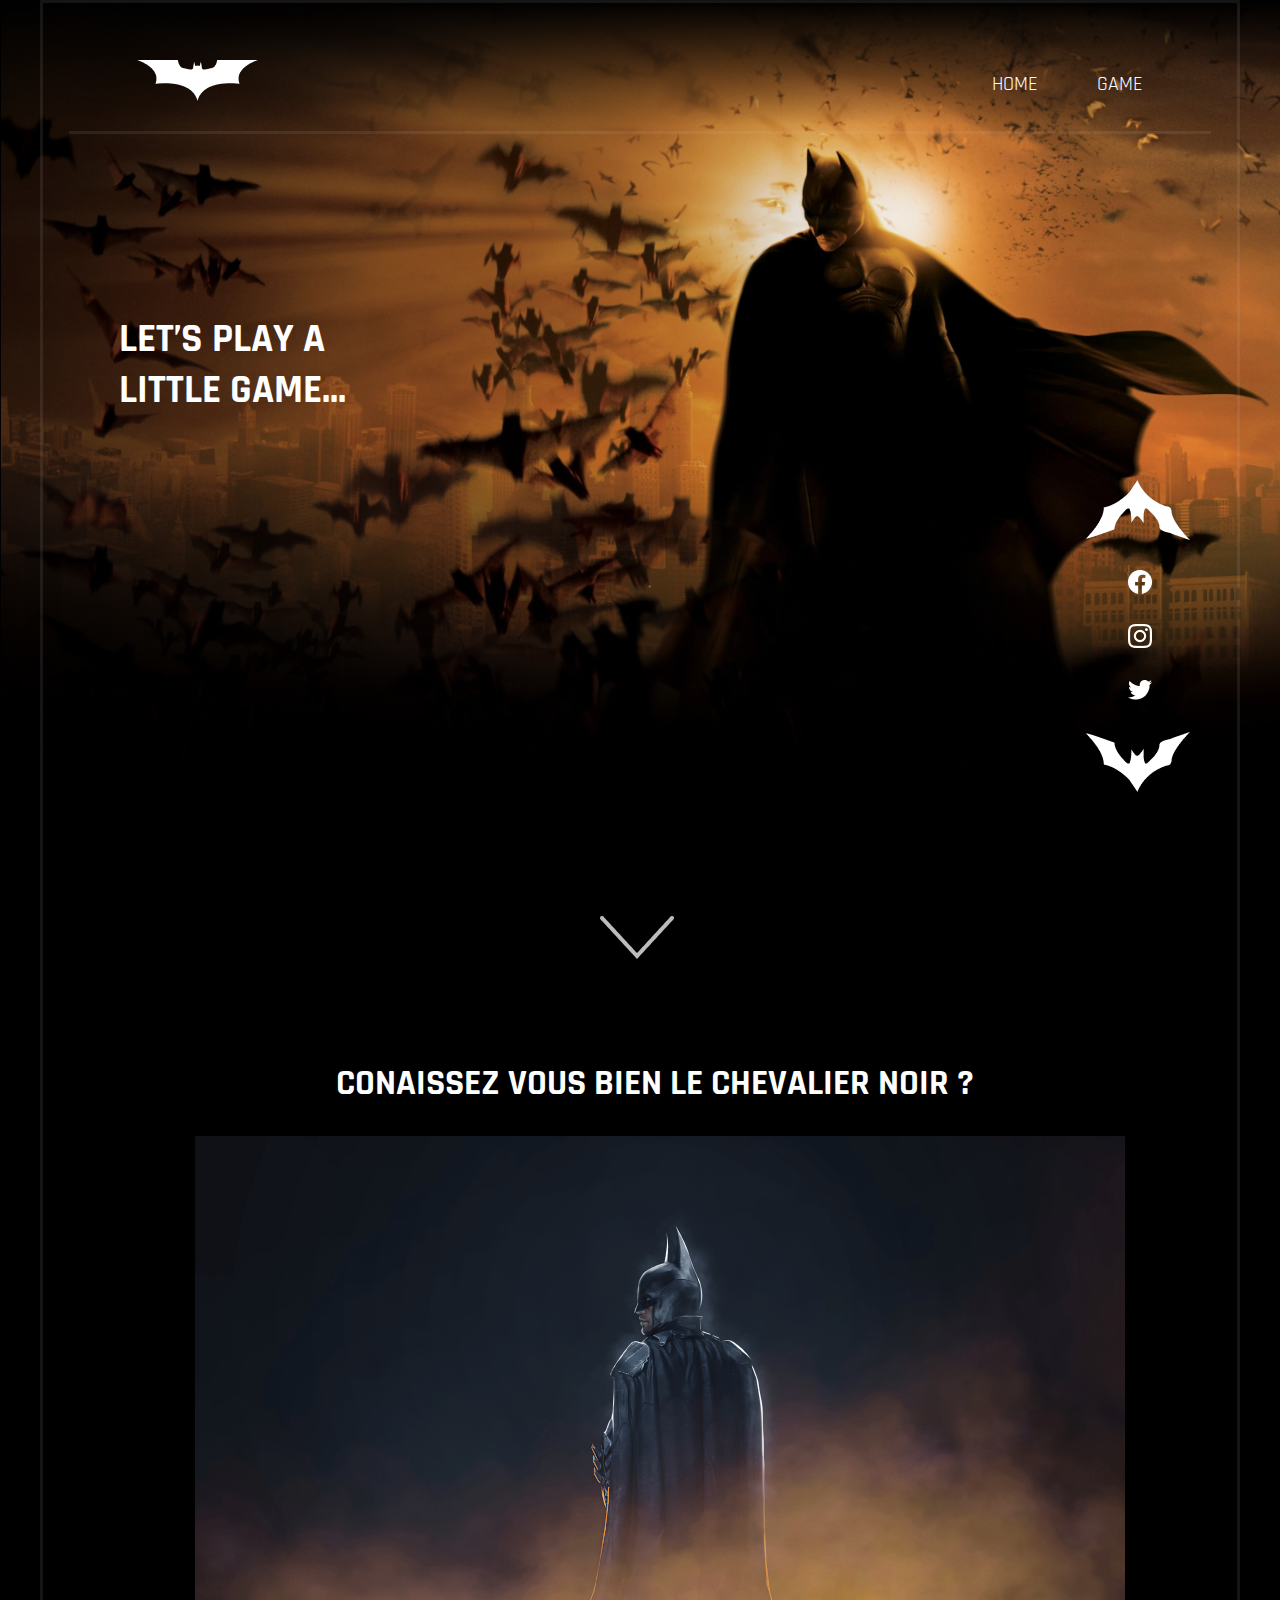
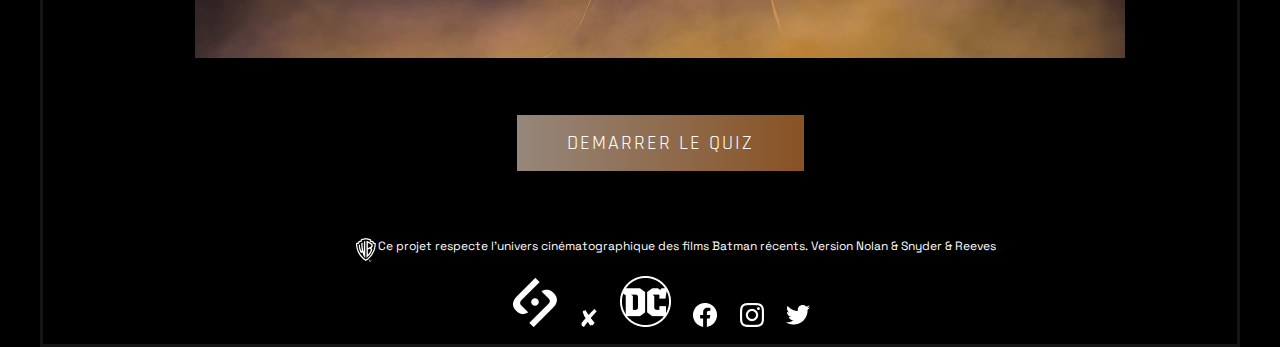
==== commit fca4a569: "reprise du projet" ====
--- a/game.html
+++ b/game.html
@@ -1,161 +1,129 @@
 <!DOCTYPE html>
-<html lang="fr">
+<html lang="en">
 
 <head>
     <meta charset="UTF-8">
-    <meta http-equiv="X-UA-Compatible" content="IE=edge">
     <meta name="viewport" content="width=device-width, initial-scale=1.0">
-    <meta name="title" content="Formation avec SAYNA et Orange Digital Center 2">
-    <meta name="description" content="Projet fil rouge partie BATMAN PART 2 | GAME">
-    <meta name="author" content="Michael RAZAKAMAHEFA">
-    <title>PROJET BATMAN partie 2 | HOME</title>
-    <link rel="stylesheet" href="./ressources/styles/game.css">
-    <!--<script src="https://code.jquery.com/jquery-3.6.0.js" integrity="sha256-H+K7U5CnXl1h5ywQfKtSj8PCmoN9aaq30gDh27Xc0jk=" crossorigin="anonymous"></script>-->
-    <script src="./ressources/scripts/jquery-3.6.0.js"></script>
+    <link rel="stylesheet" href="./styles/game.css">
+    <title>Game | Projet Batman</title>
 </head>
 
 <body>
-    <!-- ENTÊTE DE LA PAGE -->
-    <header id="header">
-        <div class="container">
-            <div class="header">
-                <img src="ressources/Assets/Logos/logohome.png" alt="logo home" class="yellow-hover">
-                <div class="menu">
-                    <a class="Accueil yellow-hover" href="index.html">HOME</a>
-                    <a class="Accueil active yellow-hover" href="game.html">GAME</a>
+    <header>
+        <nav id="home">
+            <a onmouseover="changeImagelogoHome()" onmouseout="reset()" href="index.html"><img
+                    src="Assets/Logos/logohome.png" alt="logo emblématique de Batman" id="idLogoHome"
+                    class="logoHome jaune" /></a>
+            <ul>
+                <li><a href="index.html">HOME</a></li>
+                <li><a href="game.html">GAME</a></li>
+
+            </ul>
+        </nav>
+        <div id="navigationDroite">
+            <a href="#home" onmouseover="changeImageBatHaut()" onmouseout="reset()"><img id="batHaut"
+                    src="Assets/Logos/logo_bat_flèche.png" class="jaune" alt="fleche haut" /></a>
+            <div class="logoDroite">
+                <a href="https://www.facebook.com" onmouseover="changeImageFb()" onmouseout="reset()"
+                    target="_blank"><img src="Assets/Logos/icon_facebook.png" id="fb" class="jaune"
+                        alt="logo Facebook" /></a>
+                <a href="https://www.instagram.com" onmouseover="changeImageIg()" onmouseout="reset()"
+                    target="_blank"><img src="Assets/Logos/icon_ig.png" id="ig" class="jaune"
+                        alt="logo Instagram" /></a>
+                <a href="https://www.twitter.com" onmouseover="changeImageTw()" onmouseout="reset()"
+                    target="_blank"><img src="Assets/Logos/icon_tw.png" id="tw" class="jaune" alt="logo Twitter" /></a>
+            </div>
+            <a href="#form" onmouseover="changeImageBatBas()" onmouseout="reset()"><img id="batBas"
+                    src="Assets/Logos/logo_bat_flèche_2.png" class="jaune" alt="fleche bas" /></a>
+        </div>
+
+    </header>
+    <main>
+        <!--section Intro-->
+        <section class="intro">
+            <h1><strong class="batman">Let’s play a <br>little game...</strong></h1>
+        </section>
+
+        <div class="flechedw">
+            <img src="Assets/Logos/flèche_down_header.png" alt="fleche" />
+        </div>
+        <!-- section quiz -->
+
+        <section>
+            <div class="conteneurChevalier">
+                <h2>Conaissez vous bien le chevalier noir ?</h2>
+                <div class="img-chevalier">
+                    <img src="./Assets/Illustrations-game/Batgame_2.png" alt="chevalier noir">
+                </div>
+                <div class="btn-quiz">
+                    <a class="btn-quiz-link" href="#conteneurQuiz">DEMARRER LE QUIZ</a>
                 </div>
             </div>
-        </div>
-    </header>
-    <!-- FIN ENÊTE -->
+            <div id="conteneurQuiz" class="conteneurQuiz">
+                <div class="compteur">
+                    <p><span class="num-question"></span> / <span class="total-question"></span></p>
+                </div>
+                <div class="carte-quiz">
+                    <div class="carte-img"><img alt=""></div>
+                    <div class="carte">
+                        <div class="carte-question">
+                            <p></p>
+                        </div>
+                        <div class="carte-reponses">
+                            <div class="qcm">
+                                <input id="choix1" class="qcm-radio" name="choix" type="checkbox">
+                                <label class="qcm-label" for="choix1"></label>
+                            </div>
+                            <div class="qcm">
+                                <input id="choix2" class="qcm-radio" name="choix" type="checkbox">
+                                <label class="qcm-label" for="choix2"></label>
+                            </div>
+                            <div class="qcm">
+                                <input id="choix3" class="qcm-radio" name="choix" type="checkbox">
+                                <label class="qcm-label" for="choix3"></label>
+                            </div>
+                            <span class="controller"></span>
+                        </div>
 
-    <!--
-     ######################### [NOTE] ###########################
-    # L'effet canvas (une fois activé) etendu sur tout l'ecran #
-    # désactive tout effet sur le page (DOM)                   #
-    # aucune action n'est plus poss                            #
-    ############################################################
-     -->
-    <!-- Rajout de CANAVAS avec un effet chauve souris sur le curseur -->
-    <!-- <div id="div-canvas">
-        <canvas id="canvas"></canvas>
-        <img src="./ressources/assets/Logos/logohome.png" alt="curseur image" id="img-curseur">
-    </div> -->
-    <!-- Fin -->
-
-
-    <!-- CORPS DE LA PAGE -->
-    <main class="container main">
-
-        <!-- la section princiaple qui contient le corps de la page -->
-        <section class="intro-main">
-            <!-- section pour d'introduction  -->
-            <div class="intro">
-                <div class="content">
-                    <h1> Let's play a <br> little game... </h1>
+                    </div>
                 </div>
-                <div class="icon-down">
-                    <img src="ressources/Assets/Logos/fleche_down_header.png" alt="plus">
+                <div class="btn">
+                    <span class="illustr-gauche"></span>
+                    <button class="btn-suivant">QUESTION SUIVANTE</button>
+                    <span class="illustr-droite"></span>
                 </div>
             </div>
-
-            <div class="logo-content">
-                <img src="ressources/Assets/Logos/logo_bat_fleche.png" alt="fleche haut" class="arrow up yellow-hover" id="top-arrow">
-                <img src="ressources/Assets/Logos/icon_facebook.png" alt="icon facebook" class="social-logo yellow-hover">
-                <img src="ressources/Assets/Logos/icon_ig.png" alt="icon instagrame" class="social-logo yellow-hover">
-                <img src="ressources/Assets/Logos/icon_tw.png" alt="icon twitter" class="social-logo yellow-hover">
-                <img src="ressources/Assets/Logos/logo_bat_fleche_2.png" alt="icon twitter" class="arrow down yellow-hover" id="down-arrow">
-            </div>
-            <!-- FIN section intro -->
-        </section>
-        <!-- FIN section home -->
-
-        <!-- section QUIZ -->
-        <section class="section-quiz" id="section-quiz">
-
-            <!-- Section demarrer le quiz -->
-            <div class="intro-quiz quiz" id="intro-quiz">
-                <h1>connaissez vous bien le chevalier noir ?</h1>
-                <img src="./ressources/assets/game/Batgame_2.png" alt="Start"> <br>
-                <button type="submit" class="btn-quiz" id="btn-start">démarrer le quiz</button>
-            </div>
-            <!-- Fin  -->
-
-            <!-- Debut chez des quiz -->
-            <div class="quiz-box quiz" id="quiz-box">
-                <h1> <span id="number-quiz">1</span>/<span id="total-quiz">10</span></h1>
-                <form action="" method="post" id="formulaire">
-                    <div class="question-box" id="question-box">
-                        <img src="./ressources/assets/game/Batgame_3.png" alt="illustration" id="img-illustrate">
-
-                        <!-- ICI le formulaire par defaut sans connexion API -->
-                        <div class="quiz-question" id="quiz-question">
-                            <p class="question" id="question">Echec connexion API ...</p>
-                            <span id="error-message"></span>
-                            <label for="checkbox1" class="response">
-                                <input type="checkbox" name="choix" id="checkbox1" value="">
-                                <p id="response" > error </p>
-                            </label>
-                            <label for="checkbox1" class="response">
-                                <input type="checkbox" name="choix" id="checkbox2" value="">
-                                <p id="response2" > error </p>
-                            </label>
-                            <label for="checkbox1" class="response">
-                                <input type="checkbox" name="choix" id="checkbox3" value="">
-                                <p id="response3" > error </p>
-                            </label>
-                        </div>
-                        <!-- Fin formulaire par defaut -->
-
-                    </div>
-                    <div class="btn-box" id="btn-box">
-                        <input type="submit" class="btn-quiz" value="question suivante" id="btn-next">
-                    </div>
-                </form>
-            </div>
-            <div class="popup-result quiz" id="popup-result">
-                <div class="box-resultat">
-                    <h1 id="titre"> Titre</h1>
-                    <p id="msg-result">Message reçu !</p>
-                    <a href="./game.html" class="btn-quiz">Recommencer le Quiz</a>
+            <div class="overlay-game">
+                <div class="popup">
+                    <h2 class="popup-titre">Lorem, ipsum dolor sit amet consectetur </h2>
+                    <p class="popup-texte">Lorem ipsum dolor sit amet consectetur adipisicing elit. Nam, architecto!</p>
+                    <button class="restart">RECOMMENCER LE QUIZ</button>
                 </div>
             </div>
-
-            <!-- Fin des quiz -->
         </section>
-        <!-- Fin section QUIZ -->
 
     </main>
-    <!-- FIN CORPS DE LA PAGE -->
-
-    <!-- PIEDS DE PAGE -->
-    <footer class="container footer">
-        <div class="space-wb">
-            <img src="ressources/Assets/Logos/icon_WB.png" alt="">
-            <p>Ce projet respecte l’univers cinématographique des films Batman récents. Version Nolan & Snyder & Reeve</p>
+    <footer>
+        <div><img src="Assets/Logos/icon_WB.png" alt="logo Warner Bross" />
+            <p>Ce projet respecte l’univers cinématographique des films Batman récents.
+                Version Nolan & Snyder & Reeves</p>
         </div>
-        <div class="img-footer">
-
-            <div class="logo-footer author">
-                <img src="ressources/Assets/Logos/logo_sayna_white.png" alt="logo SAYNA" class="yellow-hover">
-                <img src="ressources/Assets/Logos/icon_x.png" alt="x" class="yellow-hover">
-                <img src="ressources/Assets/Logos/icon_DC.png" alt="Logo DC" class="yellow-hover">
-            </div>
-
-            <div class="logo-footer social">
-                <a href="#"><img src="ressources/Assets/Logos/icon_facebook.png" alt="facebook" class="yellow-hover"></a>
-                <a href="#"><img src="ressources/Assets/Logos/icon_ig.png" alt="Instagram" class="yellow-hover"></a>
-                <a href="#"><img src="ressources/Assets/Logos/icon_tw.png" alt="Twitter" class="yellow-hover"></a>
-            </div>
-
+        <div class="logofoot">
+            <a href="#" onmouseover="changeSaynaFooter()" onmouseout="resetFooter()"><img class="jaune_footer"
+                    id="SaynaFooter" src="Assets/Logos/logo_sayna_white.png" alt="logo SAYNA" /></a>
+            <a href="#" onmouseover="changeXfooter()" onmouseout="resetFooter()"><img class="jaune_footer" id="xFooter"
+                    src="Assets/Logos/icon_x.png" alt="logo x" /></a>
+            <a href="#" onmouseover="changeDcFooter()" onmouseout="resetFooter()"><img class="jaune_footer"
+                    id="dcFotter" src="Assets/Logos/icon_DC.png" alt="logo DC" /></a>
+            <a href="#" onmouseover="changeFbFooter()" onmouseout="resetFooter()"><img class="jaune_footer"
+                    id="fbFooter" src="Assets/Logos/icon_facebook.png" alt="logo Facebook" /></a>
+            <a href="#" onmouseover="changeIgFooter()" onmouseout="resetFooter()"><img class="jaune_footer"
+                    id="igFooter" src="Assets/Logos/icon_ig.png" alt="logo Instagram" /></a>
+            <a href="#" onmouseover="changeTwFooter()" onmouseout="resetFooter()"><img class="jaune_footer"
+                    id="twFooter" src="Assets/Logos/icon_tw.png" alt="logo Twitter" /></a>
         </div>
-    </footer>
-    <!-- FIN PIEDS DE PAGE -->
-
-    <!-- INSERTION DES SCRIPT .JS  -->
-    <script src="./ressources/scripts/game.js"></script>
-    <script src="./ressources/scripts/canvas.js"></script>
-    <!-- FIN SCRIPT -->
+        <script src="./scripts/script.js"></script>
+        <script src="./scripts/scriptGame.js"></script>
 </body>
 
 </html>--- a/styles/game.css
+++ b/styles/game.css
@@ -0,0 +1,365 @@
+ /* importation des police google font */
+ @import url('https://fonts.googleapis.com/css2?family=Rajdhani:wght@500&family=Space+Grotesk:wght@400;700&display=swap');
+
+ * {
+     box-sizing: border-box;
+     /* margin: 0;
+  padding: 0; */
+ }
+
+ /* * {
+     border: red solid 1px;
+ } */
+
+ html {
+     font-size: 10px;
+ }
+
+ body {
+     width: 100%;
+     max-width: 1200px;
+     margin: 0 auto;
+     padding: 0 2%;
+     background: url(../Assets/Illustrations-game/Batgame_1.png) no-repeat;
+     background-size: contain;
+     background-position-x: center;
+     background-color: black;
+     color: white;
+     text-align: justify;
+     border: solid 3px #c4c4c41b;
+     /* definition police 
+  font-family: 'Rajdhani', sans-serif;
+    font-family: 'Space Grotesk', sans-serif;
+  */
+ }
+
+ /* definition des polices */
+
+ li a, a, h1, h2, h3, button, span {
+     font-family: 'Rajdhani', sans-serif;
+ }
+
+ p, #form .titre, #form {
+     font-family: 'Space Grotesk', sans-serif;
+ }
+
+ li a, a, button {
+     text-decoration: none;
+     font-size: 2rem;
+     color: white;
+ }
+
+
+ h2 {
+     font-size: 3.6rem;
+     margin: 100px 10px 10px 0;
+ }
+
+
+ .grand-titre {
+     font-weight: bolder;
+ }
+
+ #form .titre {
+     display: block;
+     font-size: 2rem;
+ }
+
+ #form label {
+     font-size: 1.2rem;
+ }
+
+ p {
+     font-size: 1.8rem;
+     width: 80%;
+ }
+
+ h3 {
+     font-size: 1.8rem;
+     text-align: center;
+ }
+
+ em {
+     font-style: initial;
+     color: #f8f184;
+     font-weight: bold;
+ }
+
+ strong {
+     font-weight: 400;
+     font-size: 1.8rem;
+ }
+
+ strong.batman {
+     font-weight: 700;
+     font-size: 4rem;
+     text-transform: uppercase;
+ }
+
+ section {
+     padding-left: 40px;
+ }
+
+ /* commencement de l'entete */
+ header {
+     margin-top: 5%;
+     border-bottom: solid 3px #c4c4c41b;
+ }
+
+ /* logo batman et bouton home */
+ nav {
+     display: flex;
+     align-items: center;
+     justify-content: space-between;
+     padding: 0 6% 2% 6%;
+ }
+
+ nav ul {
+     width: 15%;
+     display: flex;
+     padding-left: 0;
+     justify-content: space-between;
+ }
+
+ #home ul li {
+     list-style: none;
+ }
+
+ #home ul li a:hover {
+     color: #ffff00;
+     text-decoration: underline;
+     font-weight: bold;
+ }
+
+ /* navigation fixed */
+ #navigationDroite img {
+     display: block;
+     margin-top: 30px;
+     position: relative;
+
+ }
+
+ #navigationDroite {
+     position: fixed;
+     right: 7%;
+     top: 50%;
+     z-index: 10;
+ }
+
+ .logoDroite {
+     padding-left: 40%;
+
+ }
+
+ /* section intro */
+ .intro {
+     width: 620px;
+     margin: 180px 20px 500px 10px;
+ }
+
+ #ancre ul {
+     display: flex;
+     padding: 0;
+
+ }
+
+ .first {
+     margin-right: 50px;
+ }
+
+ #ancre ul li {
+     list-style: none;
+     background: linear-gradient(90deg, rgba(237, 222, 191, 0.4) 30%, rgba(137, 0, 8, 0.4) 100%);
+     padding: 20px 40px;
+
+ }
+
+ /* pseudo class de section intro */
+ #ancre ul li:hover {
+     background: linear-gradient(90deg, rgba(237, 222, 191, 0.7) 30%, rgba(137, 0, 8, 1) 100%);
+ }
+
+ /* fleche bas */
+ .flechedw {
+     width: 80px;
+     position: relative;
+     left: 50%;
+     transform: translateX(-50%);
+ }
+
+ /* section game */
+ /* chevalier noir */
+ .conteneurChevalier {
+     display: flex;
+     flex-direction: column;
+     align-items: center;
+ }
+
+ .conteneurChevalier h2 {
+     text-transform: uppercase;
+     margin-bottom: 30px;
+     font-weight: 700;
+ }
+
+ .conteneurChevalier .btn-quiz {
+     margin: 70px 0;
+ }
+
+ /* style des bouton */
+ .conteneurChevalier a, .conteneurQuiz .btn-suivant, .popup .restart {
+     background: linear-gradient(to right, rgb(214, 192, 175, 0.7)0%, rgb(194, 117, 50, 0.7)100%);
+     padding: 15px 50px;
+     letter-spacing: 2px;
+ }
+
+ .conteneurChevalier a:hover, .conteneurQuiz .btn-suivant:hover, .popup .restart:hover {
+     background: linear-gradient(to right, rgb(214, 192, 175, 1)0%, rgb(194, 117, 50, 1)100%);
+ }
+
+ /* quiz */
+ .conteneurQuiz * {
+     /* border: #ffff00 solid 1px; */
+ }
+
+ .conteneurQuiz {
+     flex-direction: column;
+     width: 70%;
+     margin: 100px auto;
+     display: none;
+     position: relative;
+ }
+
+ .conteneurQuiz p {
+     width: 100%;
+ }
+
+ .conteneurQuiz .carte-quiz {
+     display: flex;
+     align-items: center;
+     justify-content: center;
+
+ }
+
+ .carte-quiz .carte {
+     flex: 2;
+ }
+
+ .carte-quiz .carte-img {
+     flex: 1;
+ }
+
+ .carte-quiz .carte-img img {
+     max-width: 100%;
+ }
+
+ .carte-question>p {
+     margin-bottom: 40px;
+ }
+
+ .conteneurQuiz .compteur>p {
+     text-align: center;
+     font-size: 4rem;
+     font-family: 'Rajdhani', sans-serif;
+     font-weight: 900;
+ }
+
+ .conteneurQuiz .qcm {
+     background-color: #757575;
+     margin: 15px auto;
+     padding: 10px 0;
+     font-family: 'Space Grotesk', sans-serif;
+     font-size: 2rem;
+ }
+
+ .qcm label {
+     cursor: pointer;
+ }
+
+ .conteneurQuiz .btn {
+     margin: 70px auto;
+     display: flex;
+     align-items: center;
+ }
+
+ .conteneurQuiz .controller {
+     color: red;
+ }
+
+ /* popup score */
+ .overlay-game {
+     position: fixed;
+     top: 0;
+     left: 0;
+     width: 100%;
+     height: 100vh;
+     background-color: rgb(0, 0, 0, 0.8);
+     z-index: 20;
+     display: none;
+ }
+
+ .popup {
+     display: flex;
+     width: 60%;
+     flex-direction: column;
+     align-items: center;
+     margin: 100px auto;
+     padding: 80px;
+     background: linear-gradient(136deg, rgba(75, 49, 29, 0.4)0%, rgba(196, 133, 77, 0.4)100%), black;
+     border-radius: 30px;
+     border: 1px solid;
+     border-image: linear-gradient(to right, rgb(107, 107, 107)0%, rgba(49, 49, 49, 1)100%)1;
+     text-align: center;
+
+ }
+
+ .popup * {
+     margin: 60px 0;
+ }
+
+ .popup .popup-titre {
+     margin: 0;
+     text-decoration: underline;
+     letter-spacing: 2px;
+ }
+
+ .popup .popup-texte {
+     letter-spacing: 2px;
+     line-height: 1.5;
+ }
+
+ input {
+     margin-left: 10px;
+     margin-right: 10px;
+     width: 30px;
+     height: 30px;
+ }
+
+ .conteneurQuiz .btn-suivant, .popup .restart {
+     border: none;
+     color: white;
+     outline: none;
+     cursor: pointer;
+ }
+
+ /* footer */
+ img[alt="logo Warner Bross"] {
+     float: left;
+ }
+
+ footer div {
+     margin-left: 25%;
+ }
+
+ .logofoot {
+     width: 80%;
+     padding-left: 13%;
+ }
+
+ .logofoot img {
+     margin: 10px;
+ }
+
+ cite, footer div p {
+     font-size: 1.2rem;
+     font-style: normal;
+ }